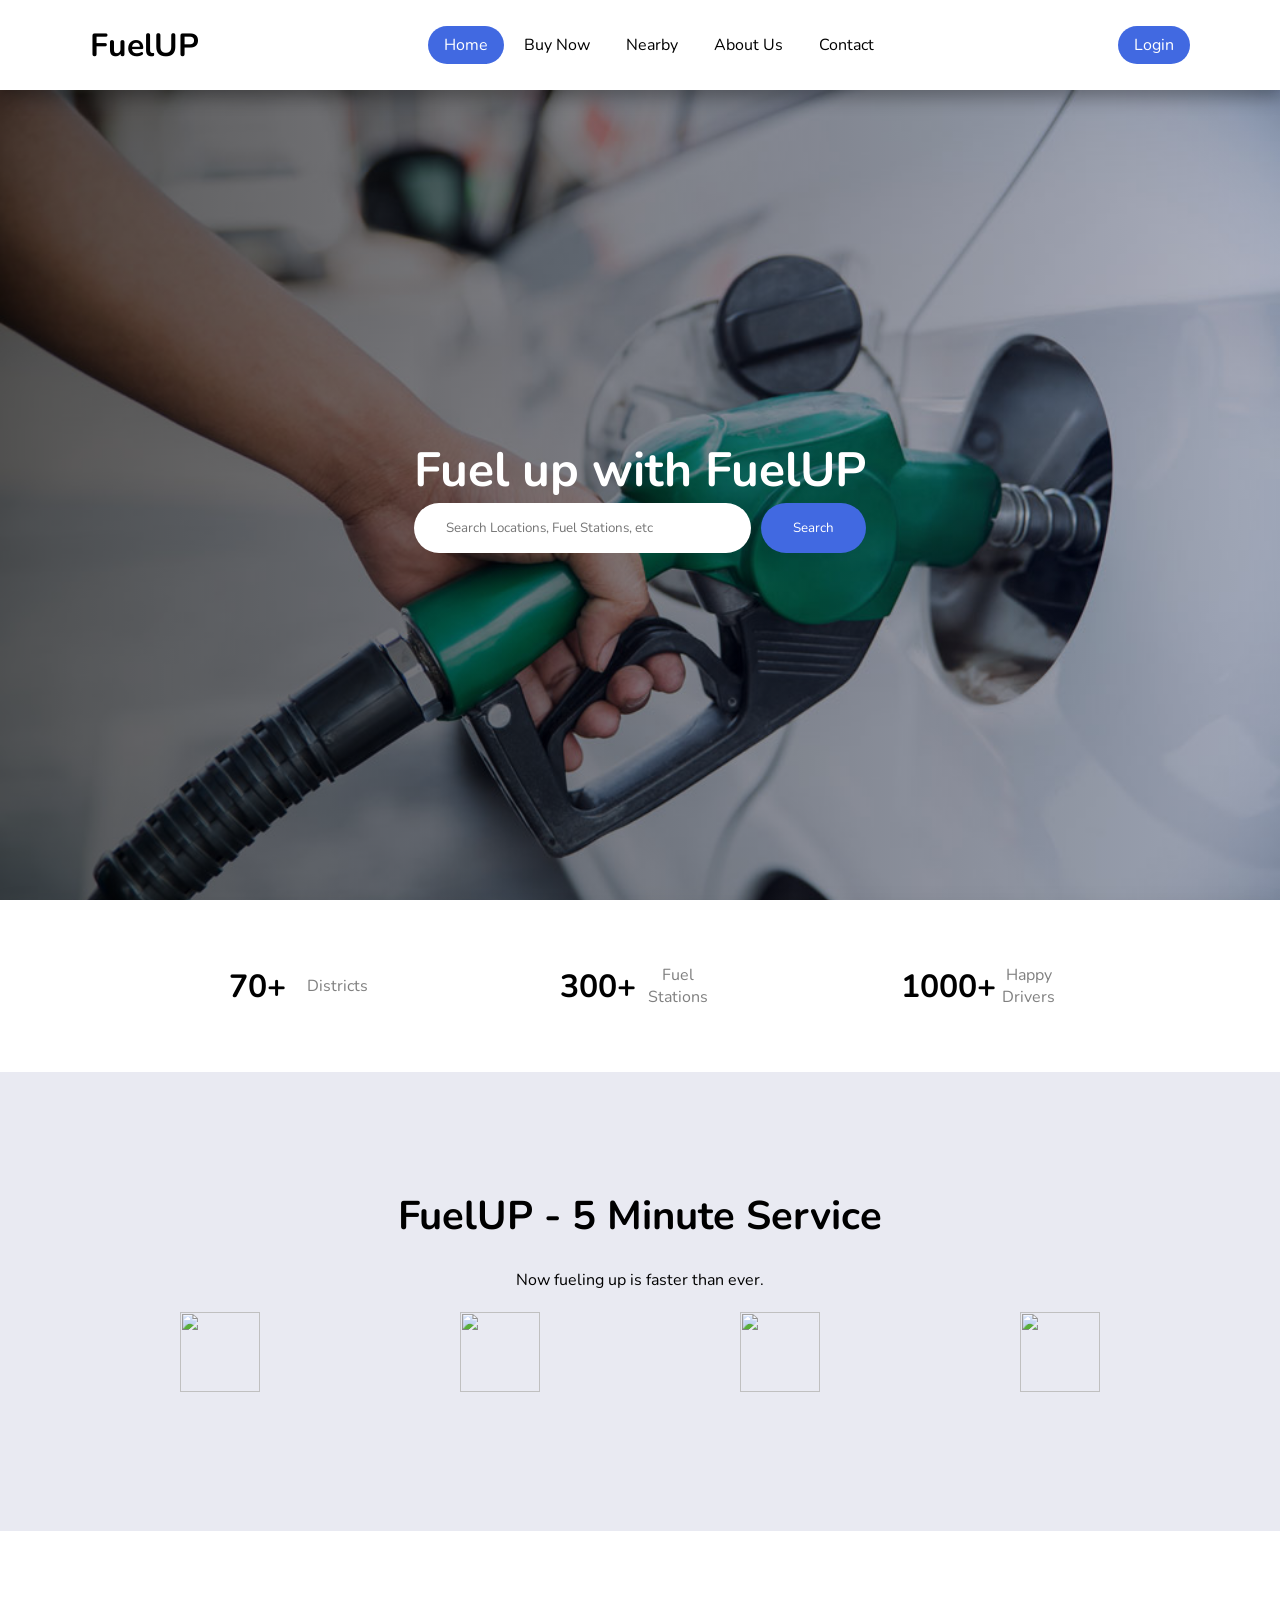
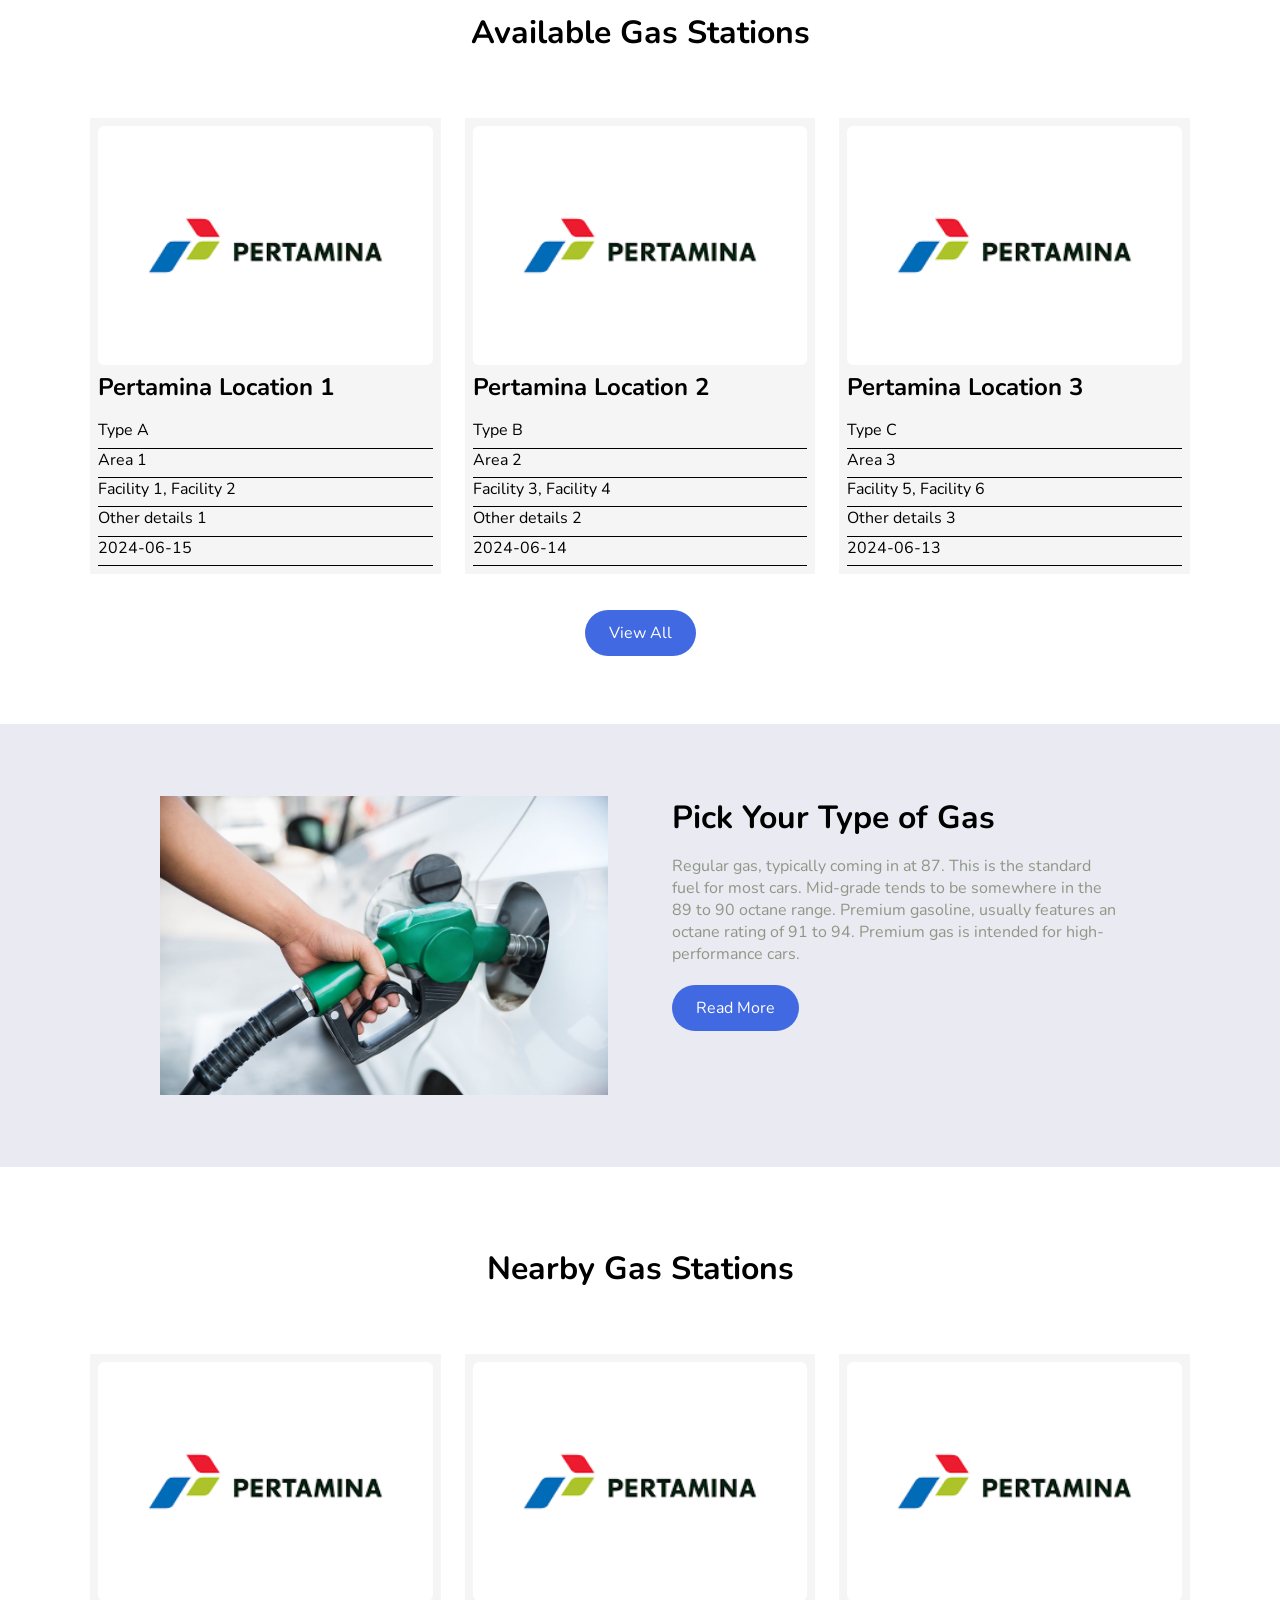
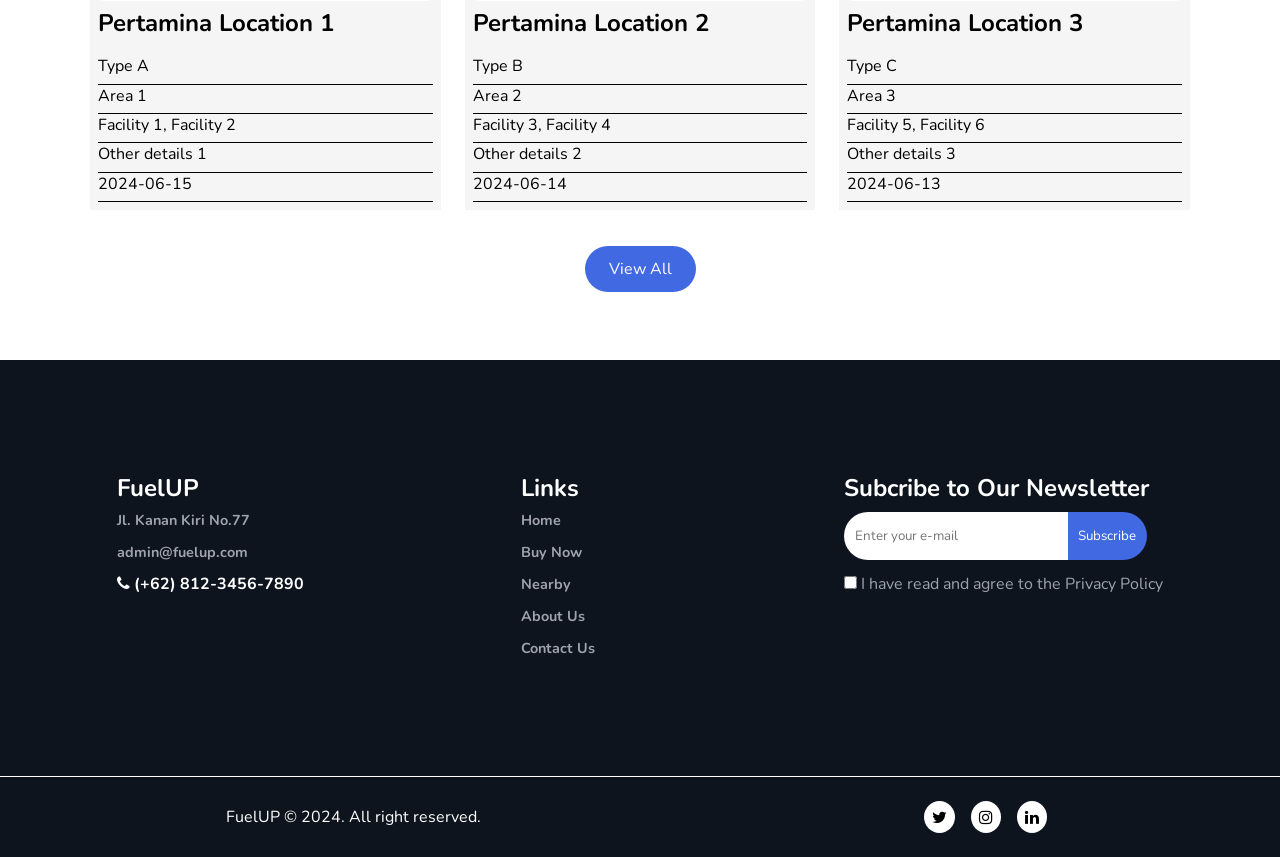
==== index.html @ 5ddc71b8 "Initial commit" ====
<!DOCTYPE html>
<html>

<head>
    <link rel="stylesheet" type="text/css" href="assets/css/style.css">
    <meta charset="utf-8">
    <meta name="viewport" content="width=device-width, initial-scale=1.0">
    <link rel="preconnect" href="https://fonts.gstatic.com">
    <link href="https://fonts.googleapis.com/css2?family=Poppins:wght@600&display=swap" rel="stylesheet">
    <link rel="stylesheet" href="https://cdnjs.cloudflare.com/ajax/libs/font-awesome/5.15.3/css/all.min.css">
    <link rel="stylesheet" href="https://cdnjs.cloudflare.com/ajax/libs/font-awesome/4.7.0/css/font-awesome.min.css">
    <link rel="icon" type="image/png" sizes="32x32" href="assets/image/favicon-32x32.png">

    <script src="assets/js/script.js" defer></script>
    <title>FuelUP</title>
</head>

<body>
    <script src="/assets/js/fetch3.js"></script>
    <header>
        <a href="index.html" class="logo">FuelUP</a>
        <nav class="navbar">
            <a class="active" href="index.html">Home</a>
            <a href="buy.html">Buy Now</a>
            <a href="nearby.html">Nearby</a>
            <a href="about.html">About Us</a>
            <a href="contact.html">Contact</a>
        </nav>
        <div class="icons">
            <a href="login.html" class="btn">Login</a>
            <i class="fas fa-bars" id="menu-bars"></i>
        </div>
    </header>
    <!-- --------------------------------------------Header Section Ends Here---------------------------------------- -->
    <div class="hero">
        <div class="hero-info">
            <h1>Fuel up with FuelUP</h1>
            <form action="result.html" method="get">
                <input class="search" name="query" type="search" placeholder="Search Locations, Fuel Stations, etc" aria-label="Search" oninput="showSuggestions(this.value)">
                <i><button class="btn" type="submit">Search</button></i>
                <div class="suggestions"></div>
            </form>
        </div>
    </div>
    <!-- --------------------------------------------Hero Section Ends Here--------------------------------------- -->
    <div class="stats">
        <div>
            <h1>70+</h1>
            <p>Districts</p>
        </div>
        <div>
            <h1>300+</h1>
            <p>Fuel Stations</p>
        </div>
        <div>
            <h1>1000+</h1>
            <p>Happy Drivers</p>
        </div>
    </div>
    <!-- --------------------------------------------stats Section ends Here--------------------------------------- -->
    <!-- --------------------------------------------service section starts here--------------------------------------- -->
    <div class="service">
        <div class="service_info">
            <h1>FuelUP - 5 Minute Service</h1>
            <p>Now fueling up is faster than ever.</p>
        </div>
        <div class="service_img">
            <div>
                <img
                    src="https://img.icons8.com/motorcycle" />
            </div>
            <div>
                <img
                    src="https://img.icons8.com/sedan" />
            </div>
            <div>
                <img
                    src="https://img.icons8.com/van" />
            </div>
            <div>
                <img
                    src="https://img.icons8.com/truck" />
            </div>
        </div>
    </div>
    <!-- -----------------------------------------service section ends here---------------------------------- -->
    <!-- -----------------------------------------featured listing section ends here---------------------------------- -->
    <div class="featured_listing">
        <h1>Available Gas Stations</h1>
        <div class="card">
            
        </div>
        <div class="featured_btn ">
            <a href="buy.html" class="btn">View All</a>
        </div>
    </div>


    <!-- -----------------------------------------featured listing ends here---------------------------------- -->
    <!-- -----------------------------------------rental banner section starts here---------------------------------- -->
    <div class="rental_banner">
        <div class="rental_banner_img">
            <img src="assets/image/heroimg1.jpg">
        </div>
        <div class="rental_banner_info">
            <h1>Pick Your Type of Gas</h1>
            <p>
                Regular gas, typically coming in at 87. This is the standard fuel for most cars.
        
                Mid-grade tends to be somewhere in the 89 to 90 octane range.
          
                Premium gasoline, usually features an octane rating of 91 to 94. Premium gas is intended for high-performance cars.</p>
            <a href="https://www.chase.com/personal/auto/education/maintenance/types-of-gas-for-cars" target="_blank" class="btn">Read More</a>
        </div>
    </div>
    <!-- -----------------------------------------rental banner section ends here---------------------------------- -->
 <!-- -----------------------------------------rent property section starts here---------------------------------- -->
    <div class="featured_listing">
        <h1>Nearby Gas Stations</h1>
        <div class="card">
            
        </div>
        <div class="featured_btn ">
            <a href="nearby.html" class="btn">View All</a>
        </div>
    </div>
    <!-- -----------------------------------------rent property ends here---------------------------------- -->
    <!-- -----------------------------------------Footer section starts here---------------------------------- -->
    <footer class="footer">
        <div class="footer_main">
            <div class="footer_info">
                <H2>FuelUP</H2>
                <p>Jl. Kanan Kiri No.77</p>
                <p>admin@fuelup.com</p>
                <a href="tel-phone"><i class="fa fa-phone"></i> (+62) 812-3456-7890</a>
            </div>
            <div class="footer_link">
                <h2>Links</h2>
                <div class="link_column">
                    <div>
                        <a href="index.html">Home</a>
                        <a href="buy.html">Buy Now</a>
                        <a href="nearby.html">Nearby</a>
                        <a href="about.html">About Us</a>
                        <a href="contact.html">Contact Us</a>
                    </div>
                </div>
            </div>
            <div class="footer_newsletter">
                <h2>Subcribe to Our Newsletter</h2>
                <label for="email">
                    <input type="email" name="email" class="email"
                        placeholder="Enter your e-mail"><i><button type="submit">Subscribe</button></i>
                </label>
                <div>
                    <input type="checkbox" name="checkbox" class="term"> I have read and agree to the Privacy Policy
                </div>
            </div>
        </div>
        <div class="footer_secondary">
            <p>FuelUP &copy 2024. All right reserved.</p>
            <p></i><i class="fa fa-twitter"></i><i class="fa fa-instagram"></i><i class="fa fa-linkedin"></i></p>
        </div>
    </footer>
    <!-- -----------------------------------------footer section ends here---------------------------------- -->
    <script type="text/javascript" src="assets/js/script.js"></script>
</body>

</html>
---- assets/css/style.css ----
@import url('https://fonts.googleapis.com/css2?family=Nunito:wght@200;300;400;600;700&display=swap');

:root {
    --box-shadow: 0 .5rem 1.5rem rgba(0, 0, 0, .1);
}

* {
    font-family: 'Nunito', sans-serif;
    margin: 0;
    padding: 0;
    box-sizing: border-box;
    text-decoration: none;
    outline: none;
    border: none;
    transition: all .2s linear;
}

a {
    font-size: 1rem;
}

.btn {
    padding: 0.75rem 1.5rem;
    border-radius: 3rem;
    color: white;
    background-color: royalblue;
    cursor: pointer;
    box-shadow: inset 0 0 0 0 black;
    transition: ease-out 0.4s;
}

.btn:hover {
    box-shadow: inset 30rem 0 0 0 black;
    color: white;
}

html {
    /*font-size: 62.5%;*/
    overflow-x: hidden;
    scroll-padding-top: 5.5rem;
    scroll-behavior: smooth;
}

header {
    position: fixed;
    top: 0;
    left: 0;
    right: 0;
    background: #fff;
    padding: 1rem 7%;
    display: flex;
    align-items: center;
    justify-content: space-between;
    z-index: 1000;
    box-shadow: 0 .5rem 1rem rgba(0, 0, 0, .3);
    height: 10vh;
}

header .logo {
    font-size: 2rem;
    font-weight: bolder;
    color: black;
}



header .navbar a {
    font-size: 1rem;
    padding: 0.5rem 1rem;
    border-radius: 3rem;
    color: black;
}

header .navbar a.active,
header .navbar a:hover {
    color: #fff;
    background: royalblue;
}

header .icons a {
    font-size: 1rem;
    padding: 0.5rem 1rem;
    border-radius: 3rem;
    color: white;
    background-color: royalblue;
}

header .icons i {
    cursor: pointer;
    margin-left: 0.5rem;
    height: 1.5rem;
    line-height: 1.5rem;
    width: 1.5rem;
    text-align: center;
    font-size: 1rem;
    border-radius: 50%;
    background: #eee;
}

header .icons i:hover {
    color: #fff;
    background: royalblue;
    transform: rotate(360deg);
}

header .icons #menu-bars {
    display: none;
}

/*---------------------Hero/ Landing section----------------------------------*/
.hero {
    margin-top: 10vh;
    height: 90vh;
    width: 100%;
    display: flex;
    justify-content: center;
    align-items: center;
    background-image: linear-gradient(to left, rgba(1, 4, 42, 0.3), rgba(0, 0, 0, 0.65)), url(../image/heroimg1.jpg);
    background-position: top;
    background-size: cover;
    background-repeat: no-repeat;
}

.hero-info h1 {
    color: white;
    font-size: 3rem;
}

.hero .hero-info form {
    display: flex;
    align-items: center;
    position: relative;

}

/* bagian yang gw ganti buat suggestion */

.suggestions.show {
    display: block; 
}

.hero .hero-info form .search {
    padding: 1rem 2rem;
    border-radius: 3rem;
    width: 80%;
    flex-grow: 1;
}

.hero .hero-info form .btn {
    padding: 1rem 2rem;
    border-radius: 3rem;
    color: white;
    background-color: royalblue;
    cursor: pointer;
    box-shadow: inset 0 0 0 0 black;
    transition: ease-out 0.5s;
    margin-left: 10px; 
    flex-shrink: 0;
}

.hero .hero-info form .btn:hover {
    box-shadow: inset 30rem 0 0 0 black;
    color: white;
}

.hero .hero-info form .suggestions {
    position: absolute;
    top: 100%;
    left: 0;
    right: 0;
    background: white;
    border: 1px solid #ccc;
    border-radius: 3px;
    max-height: 200px;
    overflow-y: auto;
    z-index: 1000;
    display: none;
}

.hero .hero-info form .suggestions div {
    padding: 1rem;
    cursor: pointer;
}

.hero .hero-info form .suggestions div:hover {
    background-color: #f0f0f0;
}

/* abis */

/*----------------------------------stats-------------------------------------*/



.stats {
    width: 100%;
    text-align: center;
    padding: 4rem 10%;
    background-color: white;
    display: flex;
    flex-wrap: wrap;
    justify-content: space-around;
    box-shadow: var(--box-shadow);
}

.stats>div {
    /*background-color: royalblue;*/
    display: flex;
    justify-content: space-around;
    width: 160px;
    text-align: center;
    align-items: center;
}

.stats>div h1 {
    font-size: 2rem;
}

.stats>div p {
    font-size: 1rem;
    color: rgba(0, 0, 0, 0.50);
}


/*----------------------------------rental_banner-------------------------------------*/
.rental_banner {
    /*display: flex;*/
    display: grid;
    grid-template-columns: 1fr 1fr;
    padding: 2.5rem 10%;
    background-color: #E9EAF2;

}

.rental_banner_img {
    width: 100%;
    /*background-color: #E9EAF2;*/
    padding: 2rem;
    display: flex;
    text-align: center;
    align-items: center;
}

.rental_banner_img img {
    width: 100%;
    justify-content: center;
    align-items: center;
    background-size: cover;
}

.rental_banner_info {
    /*background-color: #171F2D;*/
    width: 100%;
    padding: 1rem 2rem;
}

.rental_banner_info h1 {
    padding: 1rem 0rem;
    /*color: white;*/
    color: black;
}

.rental_banner_info p {
    font-size: 1rem;
    padding-bottom: 2rem;
    color: #8E9785;
}

/************************************service section starts here***************************/
.service {
    padding: 7rem 5rem;
    line-height: 4rem;
    text-align: center;
    background-color: #E9EAF2;
}

.service .service_info h1 {
    font-size: 2.5rem;
}

.service .service_img {
    display: grid;
    grid-template-columns: repeat(4, 1fr);
}

.service .service_img img {
    height: 80px;
    width: 80px;
}


/*******************************************Feature listing statrts here*******************************************/
.featured_listing{
    text-align: center;
    padding: 5rem 7%;
}
.featured_listing h1 {
    padding-bottom: 3.5rem;
    padding-bottom: 1rem;
}
.featured_listing .card a{
    padding-bottom: 1rem;
    font-size: 1.5rem;
    color: black;
    font-weight: bolder;
}

.card{
    display: grid;
    grid-template-columns: 1fr 1fr 1fr;
    gap: 1.5rem;
    padding-top: 3rem;
    padding-bottom: 3rem;
}
.featured_listing .featured_listing_card{
    width: 100%;
}

.featured_listing .featured_listing_card img{
    width: 100%;
    border-radius: 6px;
}
.featured_listing .featured_listing_card .featured_listing_card_info{
    background-color: whitesmoke;
    text-align: left;
    padding: 0.5rem;
}
.featured_listing .featured_listing_card .featured_listing_card_info .property_title{
    display: flex;
    justify-content: space-between;
}
.featured_listing .featured_listing_card .featured_listing_card_info p{
    padding-bottom: 0.4rem;
    border-bottom: 1px solid black;
}
/****************************************featured listing ends here**************************************/
/*****************************************Footer section start*****************************************/


.footer {
    margin: none;
    background-color: #0D141E;
    color: white;
    /*padding:2rem;*/
    padding: auto 7%;
    line-height: 2rem;

}

.footer .footer_main {

    border-bottom: 1px solid white;
    display: flex;
    /*flex-direction: row;*/
    justify-content: space-around;
    flex-wrap: wrap;
    padding: 7rem 0.5rem;

}
.footer_link .link_column a,
.footer_main .footer_info p{
  font-size: 0.9rem;
  color: #A0A2AD;
  font-weight: bolder;
}
.footer_main .footer_info a{
    font-weight: bolder;
    font-size: 1rem;
    color: white;
}
.link_column {
    /*border: 1px solid red;*/
    display: flex;
    justify-content: space-between;

    /*flex-direction:column; */

}
.footer_link .link_column> div {
    display: grid;
    padding-right: 2rem;
}

.footer_main .email {
    padding: .8em;
    /*border-radius: 100rem;*/
    border-radius: 99rem 0rem 0rem 99rem;
    width: 70%;
    height: 3rem;
    margin: .5rem auto;
}
.footer_main label button{
    padding: .8em;
    border-radius: 0rem 99rem 99rem 0rem;
    height: 3rem;
    background-color: royalblue;
    color: white;
    box-shadow: inset 0 0 0 0 black;
    transition: ease-out 0.5s;
}

.footer_main label button:hover {
        box-shadow: inset 20rem 0 0 0 black;
        border: 1px solid white;
        color: white;
    }
.footer_newsletter > div{
    color: #A0A2AD;
}
.footer_newsletter > div input{
    background-color: transparent;
}
.footer_newsletter a {
    color: #A0A2AD;
    text-decoration: underline;
}
.footer_secondary {
    padding: 1rem 0.5rem;
    display: flex;
    justify-content: space-around;
    flex-wrap: wrap;
    align-items: center;
}

.footer_secondary p {
    /*align-items: center;*/
    text-align: center;
}
.footer_secondary p i{
    cursor: pointer;
    padding: 0.5rem;
    margin: 0.5rem;
    border-radius: 50%;
    background-color: white;
    color: black;
}
.footer_secondary p i:hover{
    color: white;
    background-color: black;
}


/*************************************MEDIA QUERY starts here********************************/

@media (max-width:820px) {

    header .icons #menu-bars {
        display: inline-block;
    }

    header .navbar {
        position: absolute;
        top: 100%;
        left: 0;
        right: 0;
        background: #fff;
        border-top: .1rem solid rgba(0, 0, 0, .2);
        border-bottom: .1rem solid rgba(0, 0, 0, .2);
        padding: 1rem;
        clip-path: polygon(0 0, 100% 0, 100% 0, 0 0);
    }

    header .navbar.active {
        clip-path: polygon(0 0, 100% 0, 100% 100%, 0% 100%);
    }

    header .navbar a {
        display: block;
        padding: 0.75rem;
        margin: 0.5rem;
        font-size: 1rem;
        background: #eee;
    }

    header .icons a {
        font-size: 1.2rem;
        padding: .5rem 1.1rem;
        border-radius: 3rem;
    }

    .home .home-slider .slide .content h3 {
        font-size: 5rem;
    }

    .hero .hero-info h1 {
        font-size: 2rem;
    }
    .stats {
        padding: 2.5rem 10%;
    }
    .stats>div h1 {
        font-size: 1.4rem;
    }

    .rental_banner {
        display: grid;
        grid-template-columns: 1fr;
        padding: 2rem;
    }

    .rental_banner .rental_banner_img,
    .rental_banner .rental_banner_info {
        width: 100%;
        padding: 1rem 5%;
    }

    .rental_banner .rental_banner_info h1 {
        padding: 0.75rem 0rem;
        font-size: 1.75rem;
    }

    .rental_banner_info p {
        font-size: 1rem;
        padding-bottom: 1rem;
    }

    .service {
        padding: 2.5rem;
        line-height: 2rem;
    }

    .service .service_info h1 {
        font-size: 1.75rem;
    }

    .service .service_img {
        display: grid;
        grid-template-columns: repeat(2, 1fr);
        line-height: 4rem;
        padding-top: 2rem;
    }
    .footer_main .footer_info{
        padding-left: 1rem;
    }
    footer .footer_secondary{
        padding-top: 1rem;
    }
    .footer_newsletter{
        margin-top: 1rem;
        width: 80%;
    }
    .card{
        grid-template-columns: 1fr 1fr;
    }
    .main_contact{
        grid-template-columns: 1fr!important;
    }
    .contact .service .service_img{
        line-height: 2.5rem;
    }
    .contact .service .service_img img{
        height: 75px;
        width: 75px;
    }
    .contact .service .service_img p{
        margin-bottom: 1rem;
    }
    .signup{
        display: grid;
        grid-template-columns: 1fr!important;
    }
    .signup_image{
        display: none!important;
    }
    .signup_form form{
        width: 65%!important;
        justify-content: center;
    }
    .goals_info{
    grid-template-columns: 1fr !important;
    }
    .goals_info .goal_img{
        display: none;
    }
}







@media (max-width:400px) {
    header .logo {
        font-size: 1.5rem;
    }

    header .icons a {
        font-size: 1rem;
        padding: 0.5rem 1rem;
    }

    .hero-info h1 {
        font-size: 2rem;
    }

    .hero .hero-info form .search {
        padding: 0.75rem 1rem;
    }

    .hero .hero-info form .btn {
        padding: 0.75rem 1rem;
    }

    .hero .hero-info form .btn:hover {
        box-shadow: inset 30rem 0 0 0 black;
        color: white;
    }

    .stats {
        padding: 1rem 10%;
    }

    .stats>div h1 {
        font-size: 1.5rem;
    }

    .rental_banner .rental_banner_info h1 {
        font-size: 1.5rem;
        padding: 0.5rem 0rem;
    }

    .rental_banner_info p {
        font-size: 0.75rem;
        padding-bottom: 1rem;
    }

    .service .service_img {
        display: grid;
        grid-template-columns: 1fr;
    }

    .service {
        padding: 2.5rem;
        line-height: initial;
    }
    .footer_main .footer_newsletter label input{
        width: 50%;
    }
    footer .footer_main{
        padding: 3rem 0.5rem!important;
    }
    .card{
        grid-template-columns: 1fr;
    }
    .contact .service .service_img{
        line-height: 2rem;
    }
    .contact .service .service_img img{
        height: 50px;
        width: 50px;
    }
    .contact .service .service_img p{
        margin-bottom: 1rem;
    }
    .main_contact .map iframe{
        height: 400px;
    }
    .signup_form form{
        width: 80%!important;
        justify-content: center;
    }
    #signin, .or, .links {
        width: 90%!important;
    }
}






@media (max-width: 768px) {
    body {
        overflow: auto;
    }

    #right {
        display: none;
    }

    #left {
        justify-content: start;
        margin-top: 4vh;
    }

    #signin .logo {
        margin-bottom: 2vh;
    }

    #signin .text-input {
        margin-bottom: 0.7rem;
    }

    #main-footer {
        padding-top: 1rem;
    }
    .signup_image h1{
        padding: 2rem;
        color: white;
    }
    .member_info{
       grid-template-columns: 1fr!important;
}





}

/*************************************MEdia query ends here********************************/








/*****************************************login/signup Section starts*****************************************/
#wrapper {
    display: flex;
    flex-direction: row;
}

#left {
    display: flex;
    flex-direction: column;
    flex: 1;
    align-items: center;
    justify-content: center;
    height: 100vh;
}

#right {
    flex: 1;
}

/* Sign In */
#signin {
    display: flex;
    flex-direction: column;
    justify-content: center;
    align-items: center;
    text-align: center;
    width: 80%;
    padding-bottom: 1rem;
}

#signin form {
    width: 80%;
    padding-bottom: 3rem;
}

#signin .logo a {
    font-weight: 300;
    font-size: 2.5rem;
    font-weight: bolder;
    color: black;
    padding-bottom: 2rem;
}

#signin label {
    font-size: 0.9rem;
    line-height: 2rem;
    font-weight: 500;
    float: left;
}

#signin .text-input {
    margin-bottom: 1.3rem;
    width: 100%;
    border-radius: 3rem;
    /*background: #181818;*/
    background-color: white;
    border: 1px solid #555;
    color: #ccc;
    padding: 0.5rem 1rem;
    line-height: 1.3rem;
}

#signin .primary-btn {
    border-radius: 3rem;
    color: white;
    background-color: royalblue;
    cursor: pointer;
    box-shadow: inset 0 0 0 0 black;
    transition: ease-out 0.5s;
    padding: 0.5rem 1rem;
    font-weight: 500;
    text-decoration: none;
}

#signin .primary-btn:hover {
    box-shadow: inset 20rem 0 0 0 black;
    color: white;
}

#signin,
.or,
.links {
    width: 60%;
}

#signin .links a {
    display: block;
    color: #000;
    text-decoration: none;
    margin-bottom: 1rem;
    text-align: center;
    font-size: 0.9rem;
}

#signin .or {
    display: flex;
    flex-direction: row;
    margin-bottom: 1.2rem;
    align-items: center;
}

#signin .or .bar {
    flex: auto;
    border: none;
    height: 1px;
    background: #000;
}

#signin .or span {
    color: #000;
    padding: 0 0.8rem;
}

/* Showcase */
#showcase {
    display: flex;
    justify-content: center;
    align-items: center;
    background: linear-gradient(to left, rgba(1, 4, 42, 0.3), rgba(0, 0, 0, 0.65)), url(../image/login_img.jpg) no-repeat center center / cover;
    /*background: url(../image/login_img.jpg) no-repeat center center / cover;*/
    height: 100vh;
    text-align: center;
}

#showcase .showcase-text {
    font-size: 3rem;
    width: 100%;
    color: #fff;
    margin-bottom: 1.5rem;
}

#showcase .secondary-btn {
    width: 60%;
    margin: auto;
}

/* Footer */
#main-footer {
    /*color: #ccc;*/
    text-align: center;
    font-size: 0.8rem;
    max-width: 80%;
    padding-top: 5rem;
}

#main-footer a {
    color: #f96816;
    text-decoration: underline;
}

/* Button */

.primary-btn:hover {
    box-shadow: inset 10rem 0 0 0 black;
    color: white;
}

.secondary-btn {
    outline: none;
    padding: 0.5rem 1rem;
    border: 1px solid #000;
    border-radius: 3rem;
    font-weight: 500;
    background: #fff;
    color: #000;
    text-decoration: none;
    cursor: pointer;
    text-align: center;
    box-shadow: inset 0 0 0 0 black;
    transition: ease-out 0.5s;
}


.secondary-btn:hover {
    box-shadow: inset 30rem 0 0 0 black;
    color: white;
}

/* Media Queries */
@media (min-width: 1200px) {
    #left {
        flex: 4;
    }

    #right {
        flex: 6;
    }
}
/*************************************login section ends here********************************/
/*************************************signup section starts here********************************/
.signup{
    display: grid;
    grid-template-columns: 1fr 1fr;
}
.signup_image{
    justify-content: center;
    align-items: center;
    background: linear-gradient(to left, rgba(1, 4, 42, 0.3), rgba(0, 0, 0, 0.65)), url(../image/signup_img.jpg) no-repeat center center / cover;
    height: 100vh;
    display: flex;
    text-align: center;
}
.signup_image h1{
    padding: 2rem;
    color: white;
}
.signup_form{
    height: 100vh;
    width: 100%;
    display: flex;
    justify-content: center;
    align-items: center;
}
.signup_form form{
    width: 50%;
    justify-content: center;
}
.signup_form form h2{
    text-align: center;
}
.signup_form form h1{
    text-align: center;
    padding-bottom: 0.5rem;
}
.signup_form label {
    font-size: 0.9rem;
    line-height: 2rem;
    font-weight: 500;
    width: 100%;
    display: block;
}

.signup_form .text-input {
    margin-bottom: 1.3rem;
    width: 100%;
    border-radius: 3rem;
    background-color: white;
    border: 1px solid #555;
    color: #ccc;
    padding: 0.5rem 1rem;
    line-height: 1.3rem;
}.signup_form .btn_wrapper{
    display: flex;
    justify-content: center;
}
.signup_form .btn {
    border-radius: 3rem;
    color: white;
    background-color: royalblue;
    cursor: pointer;
    box-shadow: inset 0 0 0 0 black;
    transition: ease-out 0.5s;
    padding: 0.5rem 1rem;
    font-weight: 500;
    text-decoration: none;
}

.signup_form .btn:hover {
    box-shadow: inset 20rem 0 0 0 black;
    color: white;
}
.signup_form .or {
    display: flex;
    flex-direction: row;
    margin: 1rem 0rem;
    align-items: center;
}

.signup_form .or .bar {
    width: 100%;
    border: none;
    height: 1px;
    background: #000;
}
.signup_form .or span {
    color: #000;
    padding: 0 0.8rem;
}
.signup_form .links,
.signup_form .or {
    width: 100%;
}
.main-footer {
    text-align: center;
    font-size: 0.8rem;
    padding-top: 3rem;
}

.main-footer a {
    color: #f96816;
    text-decoration: underline;
}
/*************************************Signup section ends here********************************/



/*************************************Contact Page starts here********************************/
.contact_banner{
    height: 40vh;
    margin-top: 10vh;
    background-position: center;
    background-size: cover;
    justify-content: center;
    align-items: center;
    display: flex;
    background-image: linear-gradient(to bottom, rgba(1, 4, 42, 0.3), rgba(0, 0, 0, 0.5)), url(../image/contact_banner.jpg);
}
.contact_banner > div{
    color: white;
}
.contact_banner > div i{
    padding-top: 1.5rem;
    font-weight: 1000;
    text-decoration: none;
}
.contact_banner > div i a{
    text-decoration: none;
    color: white;
    font-weight: bolder;
}
.contact .service{
    background-color: white;
}
.contact .service .service_img p{
    font-size: 1rem;
    color: black;
}
.main_contact{
    display: grid;
    grid-template-columns: 1fr 1fr;
}
.main_contact .map{
    width: 100%;
}
.main_contact .contact_form{
    width: 100%;
    background-color: #E9EAF2;
    display: flex;
    justify-content: center;
    align-items: center;
}
.main_contact .contact_form form{
    padding: 1rem;
}
.main_contact .contact_form form h1{
    font-size: 2.5rem;
    font-weight: bolder;
}
.main_contact .contact_form form input{
    border-radius: 1rem;
    width: 100%;
    padding: 1rem;
    margin: 0.5rem;
    margin-left: 0rem;
}
.main_contact .contact_form form textarea{
    padding: 1.5rem;
    height: 10rem;
    width: 100%;
    border-radius: 1.25rem;
    resize: none;
    margin-bottom: 1.5rem;
}
.main_contact .contact_form form a{
    margin-bottom: 1rem;
}




/*************************************About Page starts here********************************/
.about_banner{
    height: 40vh;
    margin-top: 10vh;
    background-position: center;
    background-size: cover;
    justify-content: center;
    align-items: center;
    display: flex;
    background-image: linear-gradient(to bottom, rgba(1, 4, 42, 0.3), rgba(0, 0, 0, 0.5)), url(../image/contact_banner.jpg);
}
.about_banner > div{
    color: white;
}
.about_banner > div i{
    padding-top: 1.5rem;
    font-weight: 1000;
    text-decoration: none;
}
.about_banner > div i a{
    text-decoration: none;
    color: white;
    font-weight: bolder;
}
.goals_info{
    padding: 5rem 7%;
    display: grid;
    grid-template-columns: 1fr 1fr;
    justify-content: space-between;
    align-items: center;
}
.goals_info .goals{
    line-height: 2;
}
.goals_info .goal_img{
    text-align: center;
}
.member_infos{
    padding: 3rem 7%;
    background-color: #E9EBF3;
}
.member_infos h1{
    text-align: center;
    padding-bottom: 2rem;
}
.member_info{
    display: grid;
    grid-template-columns: 1fr 1fr;
    justify-content: space-around;
    align-items: center;
    text-align: center;
}
.member_info .user{
    padding: 2rem;
}
.member_info .user img{
    height: 180px;
    width: 180px;
    border-radius: 50%;
    margin-bottom: 1rem;
}
.member_info .user p{
    padding-top: .3rem;
    color: steelblue;
}
/*.member_info .user p i{
    padding: .5rem;
    font-size: 25px;
}
.member_info .user p i: hover{
    color: blue;
}*/
.member_info .user p i{
    cursor: pointer;
    padding: 0.5rem;
    margin: 0.5rem;
    border-radius: 50%;
    background-color: royalblue;
    color: white;
}
.member_info .user p i:hover{
    color: white;
    background-color: black;
}
/*************************************buy Page starts here********************************/
.buy_banner{
    height: 40vh;
    margin-top: 10vh;
    background-position: center;
    background-size: cover;
    justify-content: center;
    align-items: center;
    display: flex;
    background-image: linear-gradient(to bottom, rgba(1, 4, 42, 0.3), rgba(0, 0, 0, 0.5)), url(../image/contact_banner.jpg);
}
.buy_banner > div{
    color: white;
}

.buy_banner form {
    margin-top: 1rem;
    display: flex;
    position: relative;
}

.buy_banner form .search {
    padding: 1rem 2rem;
    border-radius: 3rem;
    width: 80%;
    flex-grow: 1;
}

.buy_banner form .btn {
    padding: 1rem 2rem;
    border-radius: 3rem;
    color: white;
    background-color: royalblue;
    cursor: pointer;
    box-shadow: inset 0 0 0 0 black;
    transition: ease-out 0.5s;
    margin-left: 10px; 
    flex-shrink: 0;
}

.buy_banner form .btn:hover {
    box-shadow: inset 30rem 0 0 0 black;
    color: white;
}

/* bagian suggestion juga tp buat buy_banner */

.buy_banner form .suggestions {
    position: absolute;
    top: 100%;
    left: 0;
    right: 0;
    background: white;
    border: 1px solid #ccc;
    border-radius: 3px;
    max-height: 200px;
    overflow-y: auto;
    z-index: 1000;
    display: none;
    color: black;
}

.buy_banner form .suggestions div {
    padding: 1rem;
    cursor: pointer;
    color: black
}

.buy_banner form .suggestions div:hover {
    background-color: #f0f0f0;
}

/* abis */

/*************************************Sell Page starts here********************************/
.sell_wraper .sell_info{
    padding: 5rem 7%;
    text-align: center;
}
.sell_wraper .sell_info h1{
    padding: 1rem;
}






/*************************************Sell Page starts here********************************/
.sell_wraper .sell_info{
    padding: 5rem 7%;
    text-align: center;
}
.sell_wraper .sell_info h1{
    padding: 1rem;
}
.sell_card_wraper{
    display: grid;
    grid-template-columns: 1fr 1fr 1fr;
    padding-top: 2rem;
    background-color: white;
    text-align: center;
}
.sell_card_wraper .sell_card{
    padding-top: 1rem;
    /*border: 2px solid black;*/
}
.sell_card_wraper .sell_card h2{
    padding-bottom: 1rem;
}
.sell_card_wraper .sell_card p{
    padding: 0rem 1rem;
}




/*************************************product Page starts here********************************/

.outer-slider{
    text-align: center;
    padding: 1rem 7%;
    margin-top: 10vh;
}
.product_info{
    padding: 1rem 7% 6rem 7%;
}
.product_info .property_feature{
    align-items: center;
    display: flex;
}
.product_info h3{
    padding: 2rem 0rem;
}
.product_info .property_features{
    border-radius: 20px;
}

.product_info .property_feature{
    background-color: #DBF6FE;
    border-bottom: 2px solid black;
    border-radius: 5px;
}
.product_info .product_contact h3{
    padding: 3rem 0rem 1rem 0rem;
}
.product_info .product_contact p{
    padding: 2rem;
    background-color: #edd1b9;
}
.product_info .product_contact p a{
    font-weight: bold;
    font-size: 16px;
    color: black;
    text-decoration: underline;
}





/*************************************404 Page starts here********************************/
.e404_info {
    height: 70vh;
    display: flex;
    justify-content: center;
    align-items: center;
    text-align: center;
}
.e404_info img{
    padding: 2rem;
}
.e404_info p{
    padding: 1rem;
}

     /*-----------------------------------------CSS for rent.html------------------------------*/
.rent-container{
    background-color: aquamarine;
    padding: 3rem;
    text-align: center;
    
}

.rent-container .card{
    background: white ;
    border-radius: 10px;
    padding: 1rem;
    box-shadow: 0px 10px 2px #b2bec3;
    text-align: center;
    display: flex;
    flex-direction: column;
/*    display: grid;*/
    grid-template-columns: 1fr 1fr 1fr;
    grid-column-gap: 20px;
    margin-bottom: 1rem;
}
.card .title{
    font-size: 18px;
    font-weight: bold;
}
.card img{
    max-width: 100%;
    border-radius: 5px;
}

.card .text{
    text-align: left;
    margin:0 0 .5rem 2rem;
    
}
.rent-btn{
    background-color: brown;
    border:none;
    padding: 1rem;
    border-radius:5px;
    font-weight: bold;
}
.rent-btn:hover{
    box-shadow: 0px 5px 5px #b2bec3;
    color: white;
}

/* add-ons buat results */
.custom-row {
    display: flex;
    flex-wrap: wrap;
    justify-content: space-between; /* Distribute items evenly */
}

.custom-card {
    display: inline-block;
            width: calc(33.33% - 20px);
            margin: 10px;
            vertical-align: top;
}
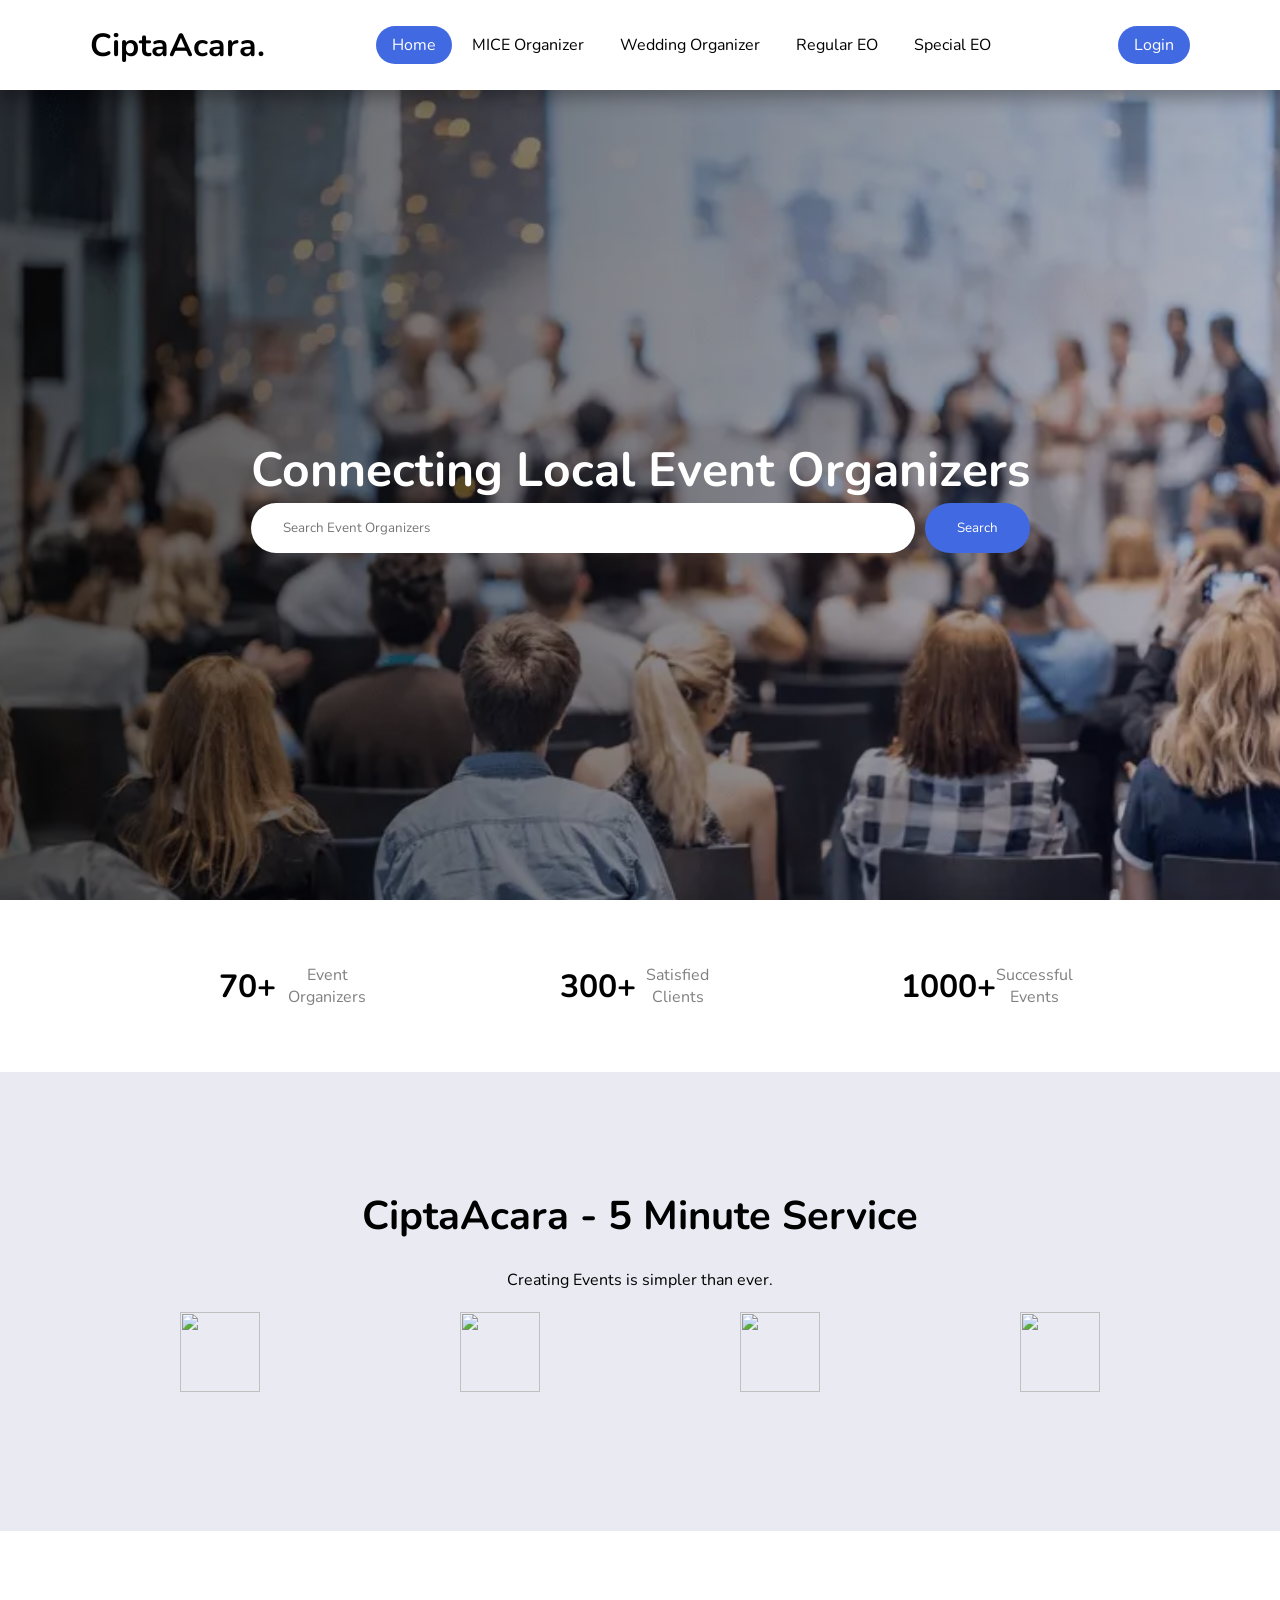
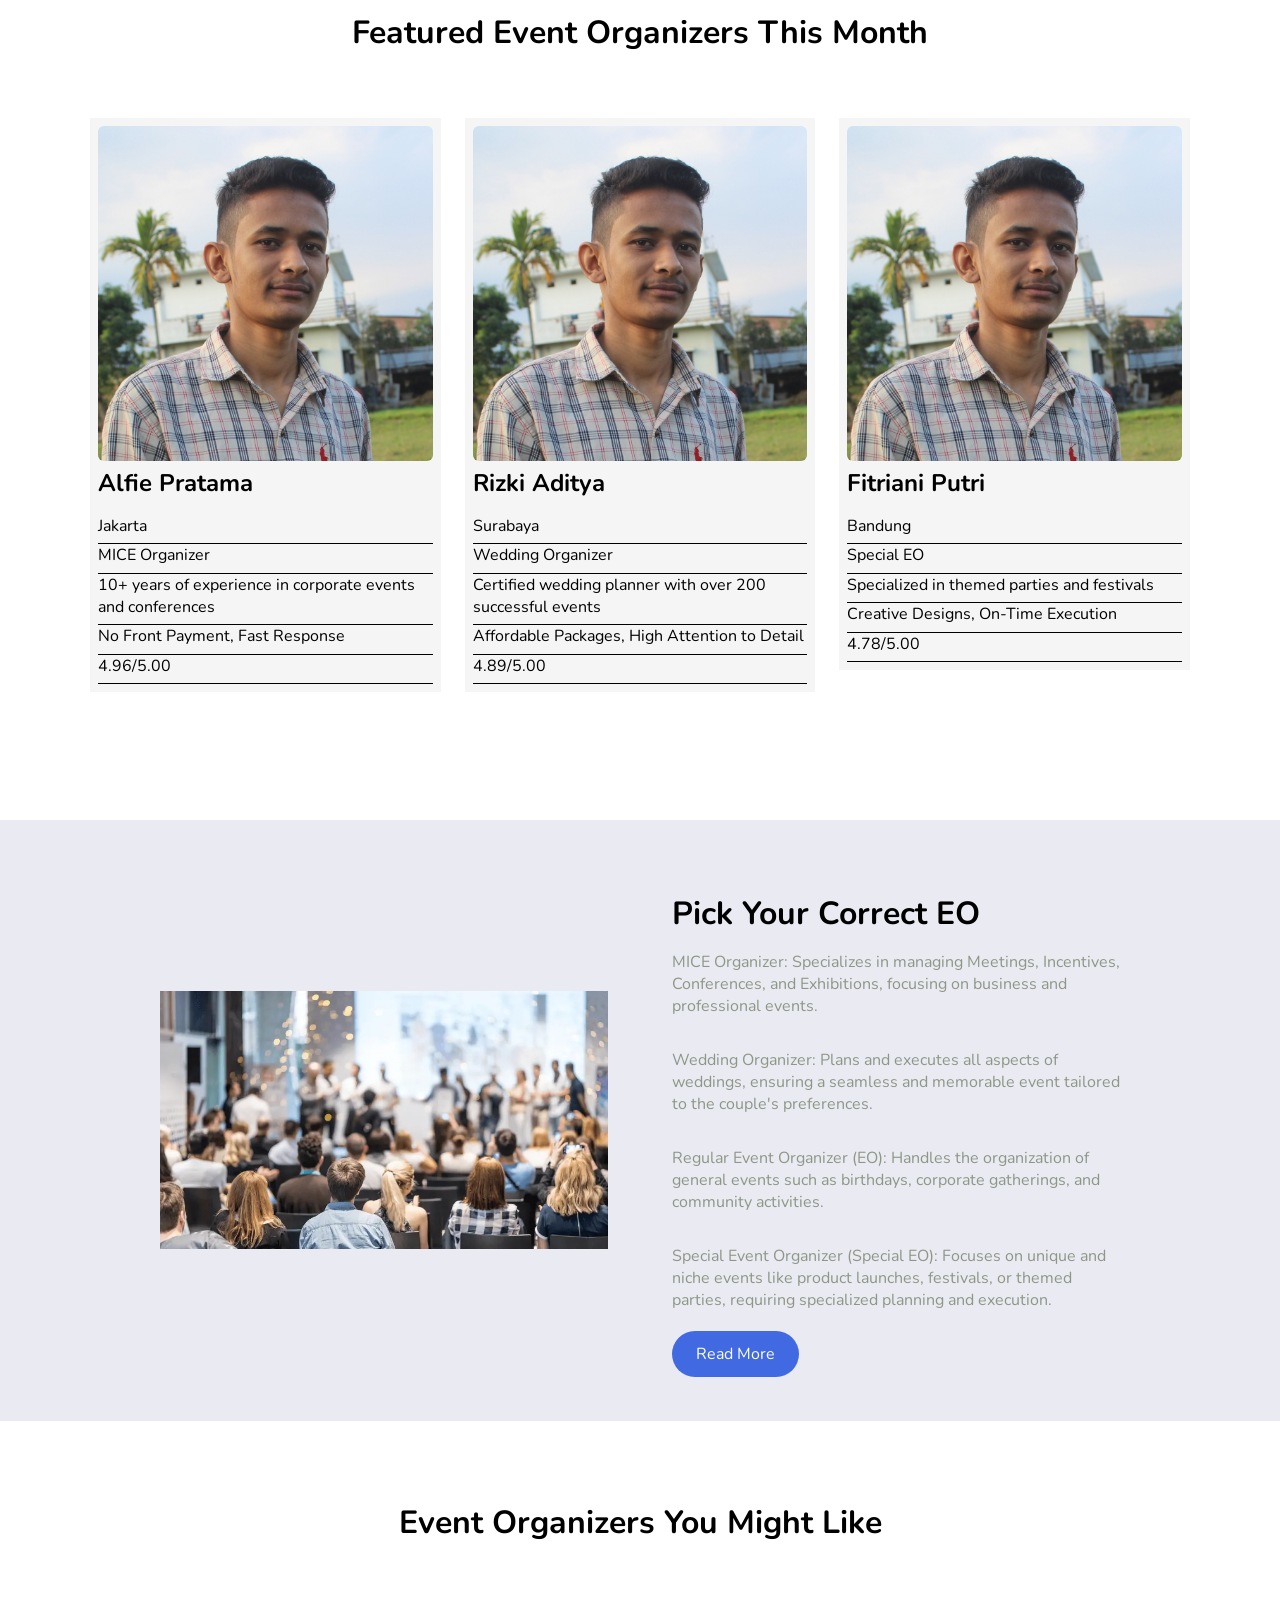
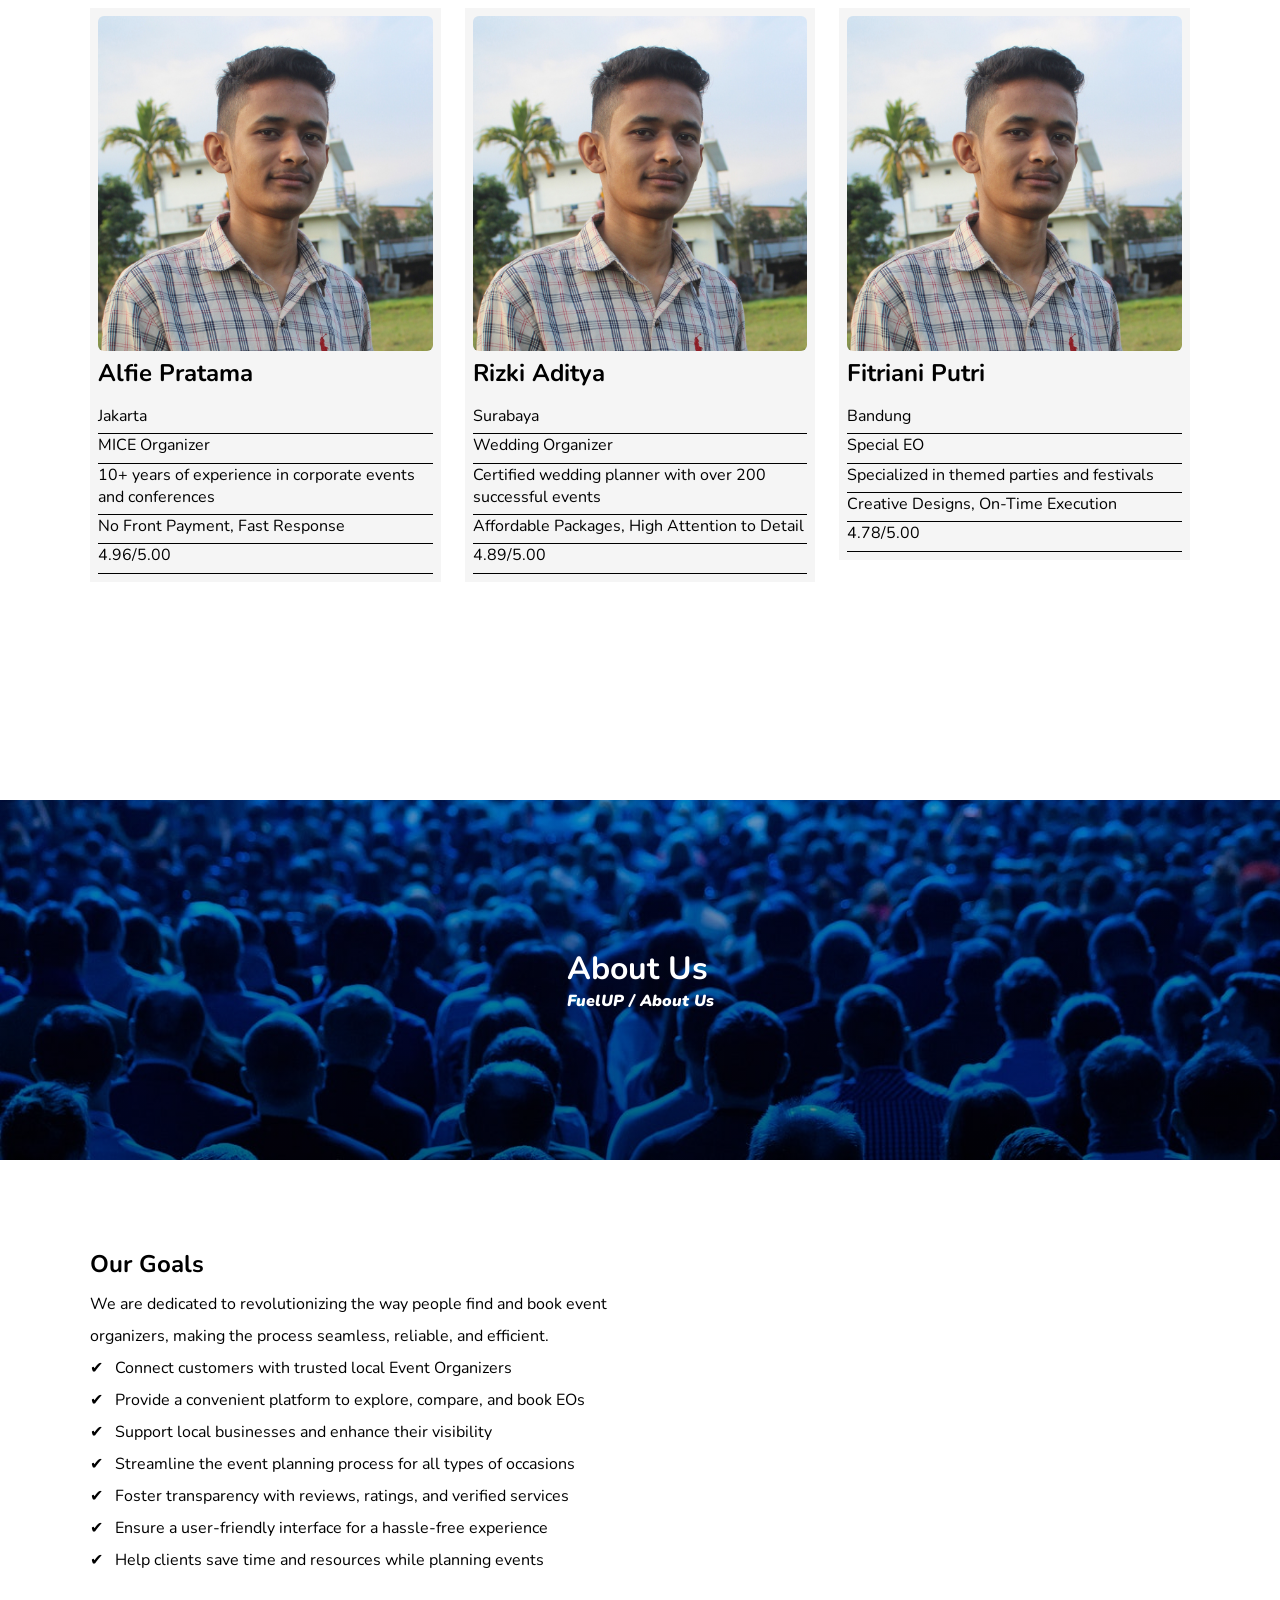
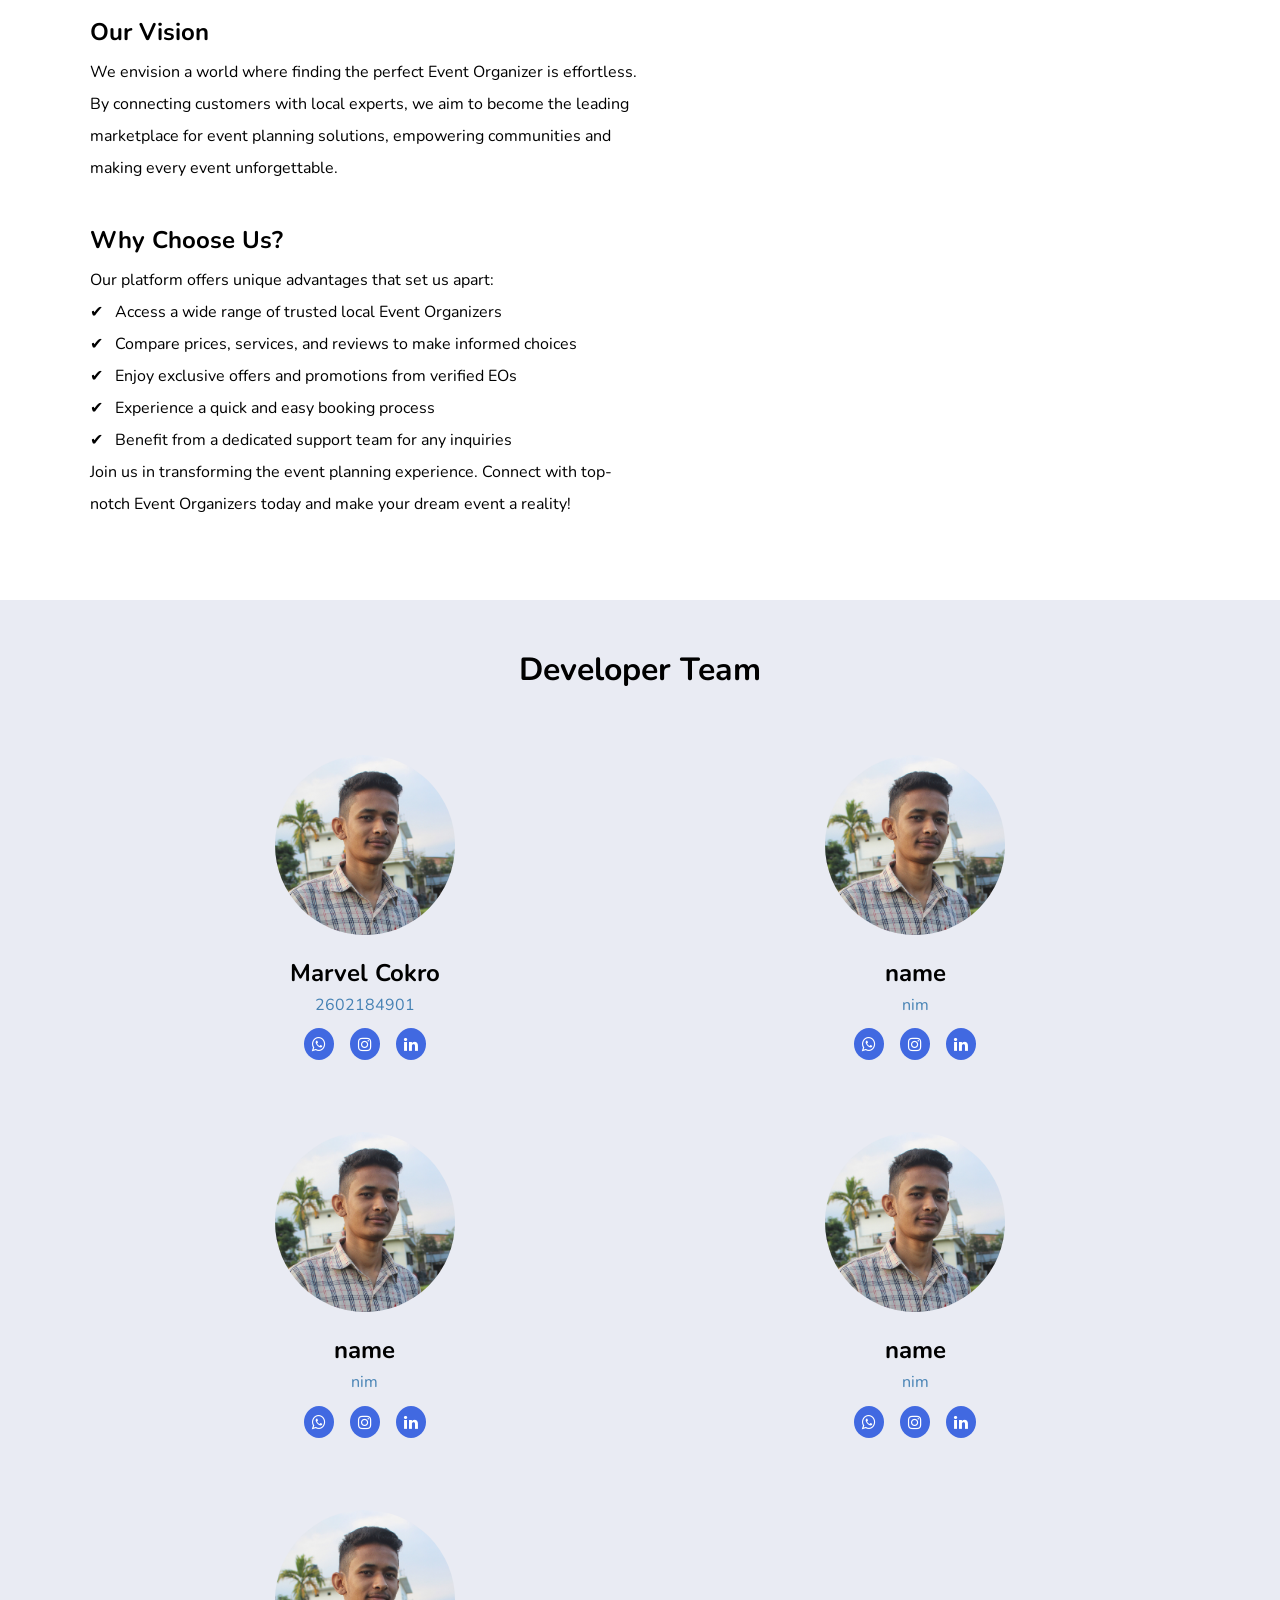
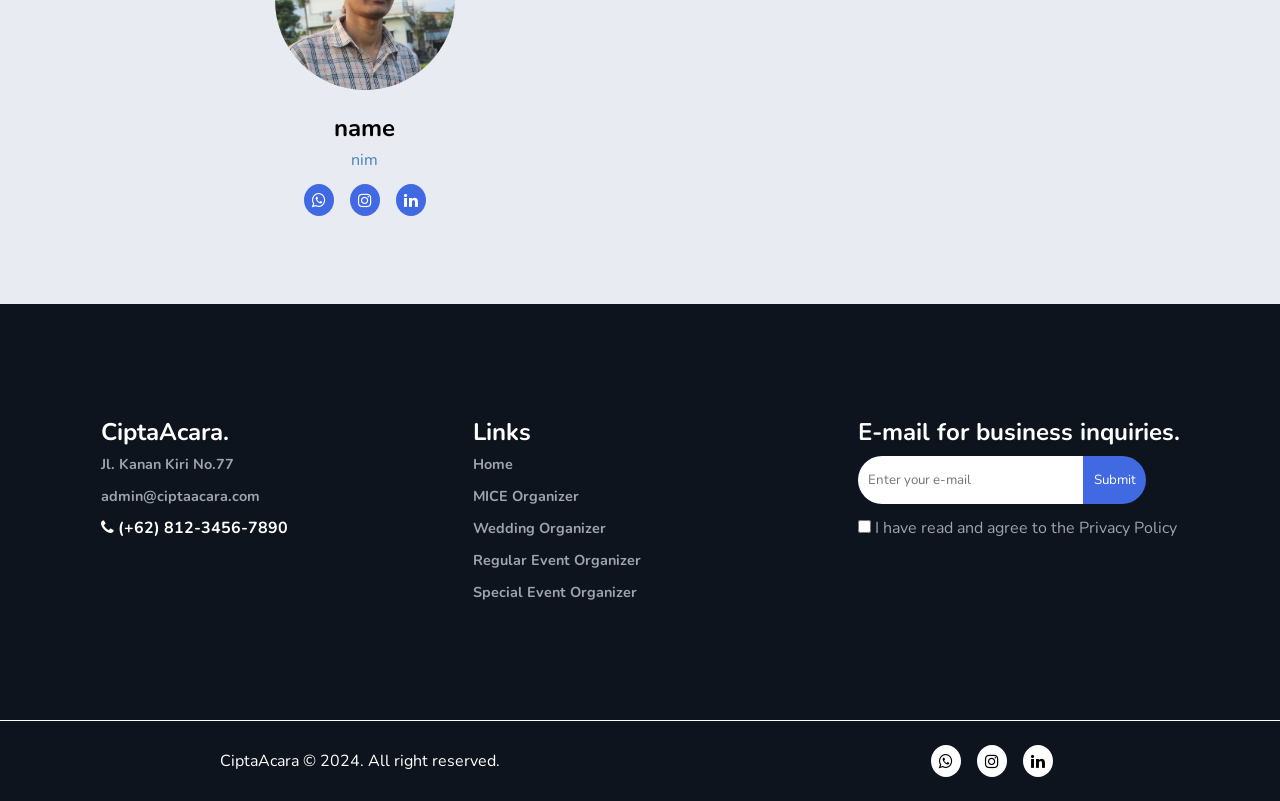
==== commit 87437cfa: "ya ya saya setuju" ====
--- a/index.html
+++ b/index.html
@@ -9,22 +9,21 @@
     <link href="https://fonts.googleapis.com/css2?family=Poppins:wght@600&display=swap" rel="stylesheet">
     <link rel="stylesheet" href="https://cdnjs.cloudflare.com/ajax/libs/font-awesome/5.15.3/css/all.min.css">
     <link rel="stylesheet" href="https://cdnjs.cloudflare.com/ajax/libs/font-awesome/4.7.0/css/font-awesome.min.css">
-    <link rel="icon" type="image/png" sizes="32x32" href="assets/image/favicon-32x32.png">
 
     <script src="assets/js/script.js" defer></script>
-    <title>FuelUP</title>
+    <title>CiptaAcara | Connecting Local Event Organizers</title>
 </head>
 
 <body>
     <script src="/assets/js/fetch3.js"></script>
     <header>
-        <a href="index.html" class="logo">FuelUP</a>
+        <a href="index.html" class="logo">CiptaAcara.</a>
         <nav class="navbar">
             <a class="active" href="index.html">Home</a>
-            <a href="buy.html">Buy Now</a>
-            <a href="nearby.html">Nearby</a>
-            <a href="about.html">About Us</a>
-            <a href="contact.html">Contact</a>
+            <a href="mice.html">MICE Organizer</a>
+            <a href="wedding.html">Wedding Organizer</a>
+            <a href="regular.html">Regular EO</a>
+            <a href="special.html">Special EO</a>
         </nav>
         <div class="icons">
             <a href="login.html" class="btn">Login</a>
@@ -34,9 +33,9 @@
     <!-- --------------------------------------------Header Section Ends Here---------------------------------------- -->
     <div class="hero">
         <div class="hero-info">
-            <h1>Fuel up with FuelUP</h1>
+            <h1>Connecting Local Event Organizers</h1>
             <form action="result.html" method="get">
-                <input class="search" name="query" type="search" placeholder="Search Locations, Fuel Stations, etc" aria-label="Search" oninput="showSuggestions(this.value)">
+                <input class="search" name="query" type="search" placeholder="Search Event Organizers" aria-label="Search" oninput="showSuggestions(this.value)">
                 <i><button class="btn" type="submit">Search</button></i>
                 <div class="suggestions"></div>
             </form>
@@ -46,52 +45,49 @@
     <div class="stats">
         <div>
             <h1>70+</h1>
-            <p>Districts</p>
+            <p>Event Organizers</p>
         </div>
         <div>
             <h1>300+</h1>
-            <p>Fuel Stations</p>
+            <p>Satisfied Clients</p>
         </div>
         <div>
             <h1>1000+</h1>
-            <p>Happy Drivers</p>
+            <p>Successful Events</p>
         </div>
     </div>
     <!-- --------------------------------------------stats Section ends Here--------------------------------------- -->
     <!-- --------------------------------------------service section starts here--------------------------------------- -->
     <div class="service">
         <div class="service_info">
-            <h1>FuelUP - 5 Minute Service</h1>
-            <p>Now fueling up is faster than ever.</p>
+            <h1>CiptaAcara - 5 Minute Service</h1>
+            <p>Creating Events is simpler than ever.</p>
         </div>
         <div class="service_img">
             <div>
                 <img
-                    src="https://img.icons8.com/motorcycle" />
-            </div>
-            <div>
-                <img
-                    src="https://img.icons8.com/sedan" />
-            </div>
-            <div>
-                <img
-                    src="https://img.icons8.com/van" />
-            </div>
-            <div>
-                <img
-                    src="https://img.icons8.com/truck" />
+                    src="https://img.icons8.com/cake" />
+            </div>
+            <div>
+                <img
+                    src="https://img.icons8.com/performance" />
+            </div>
+            <div>
+                <img
+                    src="https://img.icons8.com/check" />
+            </div>
+            <div>
+                <img
+                    src="https://img.icons8.com/clock" />
             </div>
         </div>
     </div>
     <!-- -----------------------------------------service section ends here---------------------------------- -->
     <!-- -----------------------------------------featured listing section ends here---------------------------------- -->
     <div class="featured_listing">
-        <h1>Available Gas Stations</h1>
+        <h1>Featured Event Organizers This Month</h1>
         <div class="card">
             
-        </div>
-        <div class="featured_btn ">
-            <a href="buy.html" class="btn">View All</a>
         </div>
     </div>
 
@@ -103,25 +99,100 @@
             <img src="assets/image/heroimg1.jpg">
         </div>
         <div class="rental_banner_info">
-            <h1>Pick Your Type of Gas</h1>
+            <h1>Pick Your Correct EO</h1>
             <p>
-                Regular gas, typically coming in at 87. This is the standard fuel for most cars.
-        
-                Mid-grade tends to be somewhere in the 89 to 90 octane range.
-          
-                Premium gasoline, usually features an octane rating of 91 to 94. Premium gas is intended for high-performance cars.</p>
-            <a href="https://www.chase.com/personal/auto/education/maintenance/types-of-gas-for-cars" target="_blank" class="btn">Read More</a>
+                MICE Organizer: Specializes in managing Meetings, Incentives, Conferences, and Exhibitions, focusing on business and professional events.
+            </p><p>
+                Wedding Organizer: Plans and executes all aspects of weddings, ensuring a seamless and memorable event tailored to the couple's preferences.
+            </p><p>
+                Regular Event Organizer (EO): Handles the organization of general events such as birthdays, corporate gatherings, and community activities.
+            </p><p>
+                Special Event Organizer (Special EO): Focuses on unique and niche events like product launches, festivals, or themed parties, requiring specialized planning and execution.
+            </p>
+            <a href="https://www.indeed.com/career-advice/finding-a-job/events-organizing-jobs" target="_blank" class="btn">Read More</a>
         </div>
     </div>
     <!-- -----------------------------------------rental banner section ends here---------------------------------- -->
  <!-- -----------------------------------------rent property section starts here---------------------------------- -->
     <div class="featured_listing">
-        <h1>Nearby Gas Stations</h1>
+        <h1>Event Organizers You Might Like</h1>
         <div class="card">
             
         </div>
-        <div class="featured_btn ">
-            <a href="nearby.html" class="btn">View All</a>
+    </div>
+
+    <div class="about_banner">
+        <div>
+            <h1>About Us</h1>
+            <i><a href="index.html">FuelUP</a> / About Us</i>
+        </div>
+    </div>
+    <div class="goals_info">
+        <div class="goals">
+            <h2>Our Goals</h2>
+            <p>We are dedicated to revolutionizing the way people find and book event organizers, making the process seamless, reliable, and efficient.</p>
+            <p> &#10004; &nbsp; Connect customers with trusted local Event Organizers</p>
+            <p> &#10004; &nbsp; Provide a convenient platform to explore, compare, and book EOs</p>
+            <p> &#10004; &nbsp; Support local businesses and enhance their visibility</p>
+            <p> &#10004; &nbsp; Streamline the event planning process for all types of occasions</p>
+            <p> &#10004; &nbsp; Foster transparency with reviews, ratings, and verified services</p>
+            <p> &#10004; &nbsp; Ensure a user-friendly interface for a hassle-free experience</p>
+            <p> &#10004; &nbsp; Help clients save time and resources while planning events</p>
+            <br>
+            <h2>Our Vision</h2>
+            <p>We envision a world where finding the perfect Event Organizer is effortless. By connecting customers with local experts, we aim to become the leading marketplace for event planning solutions, empowering communities and making every event unforgettable.</p>
+            <br>
+            <h2>Why Choose Us?</h2>
+            <p>Our platform offers unique advantages that set us apart:</p>
+            <p> &#10004; &nbsp; Access a wide range of trusted local Event Organizers</p>
+            <p> &#10004; &nbsp; Compare prices, services, and reviews to make informed choices</p>
+            <p> &#10004; &nbsp; Enjoy exclusive offers and promotions from verified EOs</p>
+            <p> &#10004; &nbsp; Experience a quick and easy booking process</p>
+            <p> &#10004; &nbsp; Benefit from a dedicated support team for any inquiries</p>
+            <p>Join us in transforming the event planning experience. Connect with top-notch Event Organizers today and make your dream event a reality!</p>
+        </div>        
+    </div>
+    <div class="member_infos">
+        <h1>Developer Team</h1>
+        <div class="member_info">
+            <div class="user">
+                <img src="assets/image/profile1.jpg">
+                <div>
+                    <h2>Marvel Cokro</h2>
+                    <p>2602184901</p>
+                    <p></i><i class="fa fa-whatsapp"></i><i class="fa fa-instagram"></i><i class="fa fa-linkedin"></i></p>
+                </div>
+            </div>
+            <div class="user">
+                <img src="assets/image/profile1.jpg">
+                <div>
+                    <h2>name</h2>
+                    <p>nim</p>
+                    <p></i><i class="fa fa-whatsapp"></i><i class="fa fa-instagram"></i><i class="fa fa-linkedin"></i></p>
+                </div>
+            </div><div class="user">
+                <img src="assets/image/profile1.jpg">
+                <div>
+                    <h2>name</h2>
+                    <p>nim</p>
+                    <p></i><i class="fa fa-whatsapp"></i><i class="fa fa-instagram"></i><i class="fa fa-linkedin"></i></p>
+                </div>
+            </div><div class="user">
+                <img src="assets/image/profile1.jpg">
+                <div>
+                    <h2>name</h2>
+                    <p>nim</p>
+                    <p></i><i class="fa fa-whatsapp"></i><i class="fa fa-instagram"></i><i class="fa fa-linkedin"></i></p>
+                </div>
+            </div><div class="user">
+                <img src="assets/image/profile1.jpg">
+                <div>
+                    <h2>name</h2>
+                    <p>nim</p>
+                    <p></i><i class="fa fa-whatsapp"></i><i class="fa fa-instagram"></i><i class="fa fa-linkedin"></i></p>
+                </div>
+            </div>
+            
         </div>
     </div>
     <!-- -----------------------------------------rent property ends here---------------------------------- -->
@@ -129,9 +200,9 @@
     <footer class="footer">
         <div class="footer_main">
             <div class="footer_info">
-                <H2>FuelUP</H2>
+                <H2>CiptaAcara.</H2>
                 <p>Jl. Kanan Kiri No.77</p>
-                <p>admin@fuelup.com</p>
+                <p>admin@ciptaacara.com</p>
                 <a href="tel-phone"><i class="fa fa-phone"></i> (+62) 812-3456-7890</a>
             </div>
             <div class="footer_link">
@@ -139,18 +210,18 @@
                 <div class="link_column">
                     <div>
                         <a href="index.html">Home</a>
-                        <a href="buy.html">Buy Now</a>
-                        <a href="nearby.html">Nearby</a>
-                        <a href="about.html">About Us</a>
-                        <a href="contact.html">Contact Us</a>
+                        <a href="mice.html">MICE Organizer</a>
+                        <a href="wedding.html">Wedding Organizer</a>
+                        <a href="regular.html">Regular Event Organizer</a>
+                        <a href="special.html">Special Event Organizer</a>
                     </div>
                 </div>
             </div>
             <div class="footer_newsletter">
-                <h2>Subcribe to Our Newsletter</h2>
+                <h2>E-mail for business inquiries.</h2>
                 <label for="email">
                     <input type="email" name="email" class="email"
-                        placeholder="Enter your e-mail"><i><button type="submit">Subscribe</button></i>
+                        placeholder="Enter your e-mail"><i><button type="submit">Submit</button></i>
                 </label>
                 <div>
                     <input type="checkbox" name="checkbox" class="term"> I have read and agree to the Privacy Policy
@@ -158,8 +229,8 @@
             </div>
         </div>
         <div class="footer_secondary">
-            <p>FuelUP &copy 2024. All right reserved.</p>
-            <p></i><i class="fa fa-twitter"></i><i class="fa fa-instagram"></i><i class="fa fa-linkedin"></i></p>
+            <p>CiptaAcara &copy 2024. All right reserved.</p>
+            <p></i><i class="fa fa-whatsapp"></i><i class="fa fa-instagram"></i><i class="fa fa-linkedin"></i></p>
         </div>
     </footer>
     <!-- -----------------------------------------footer section ends here---------------------------------- -->
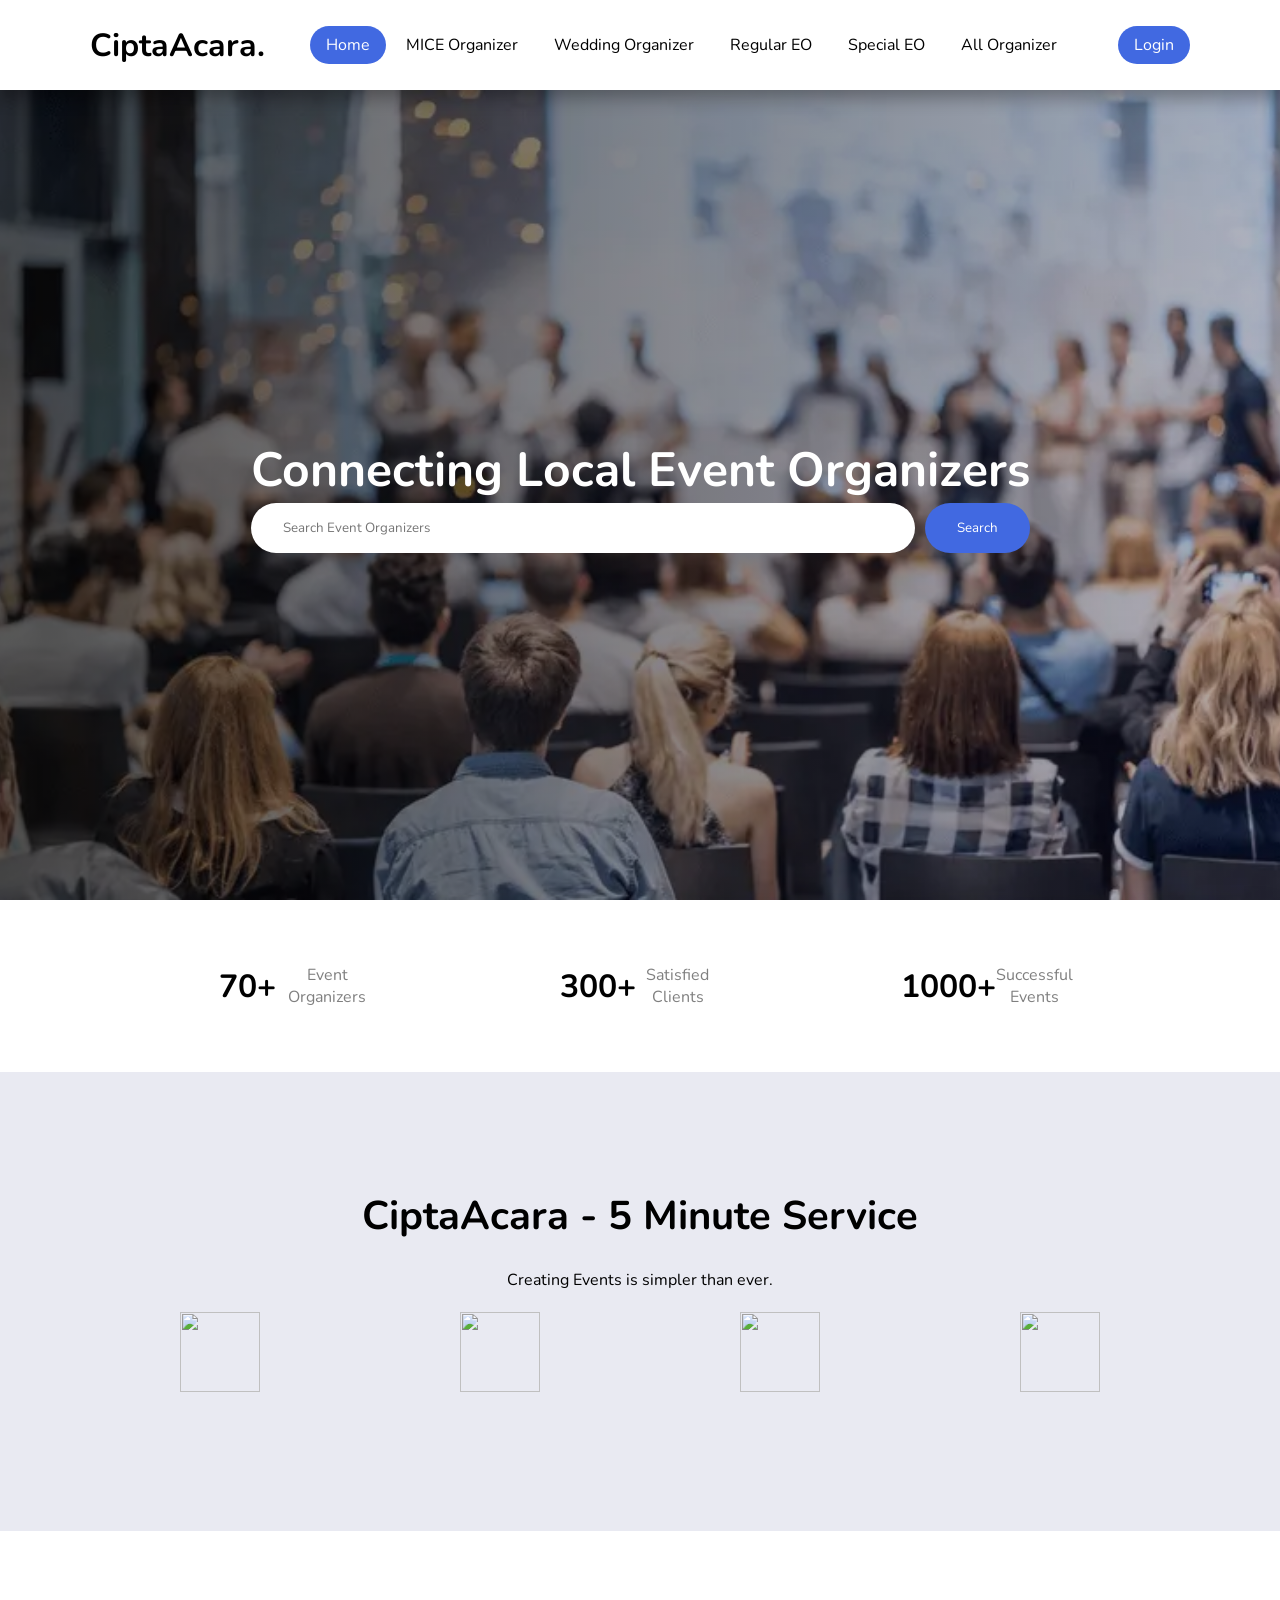
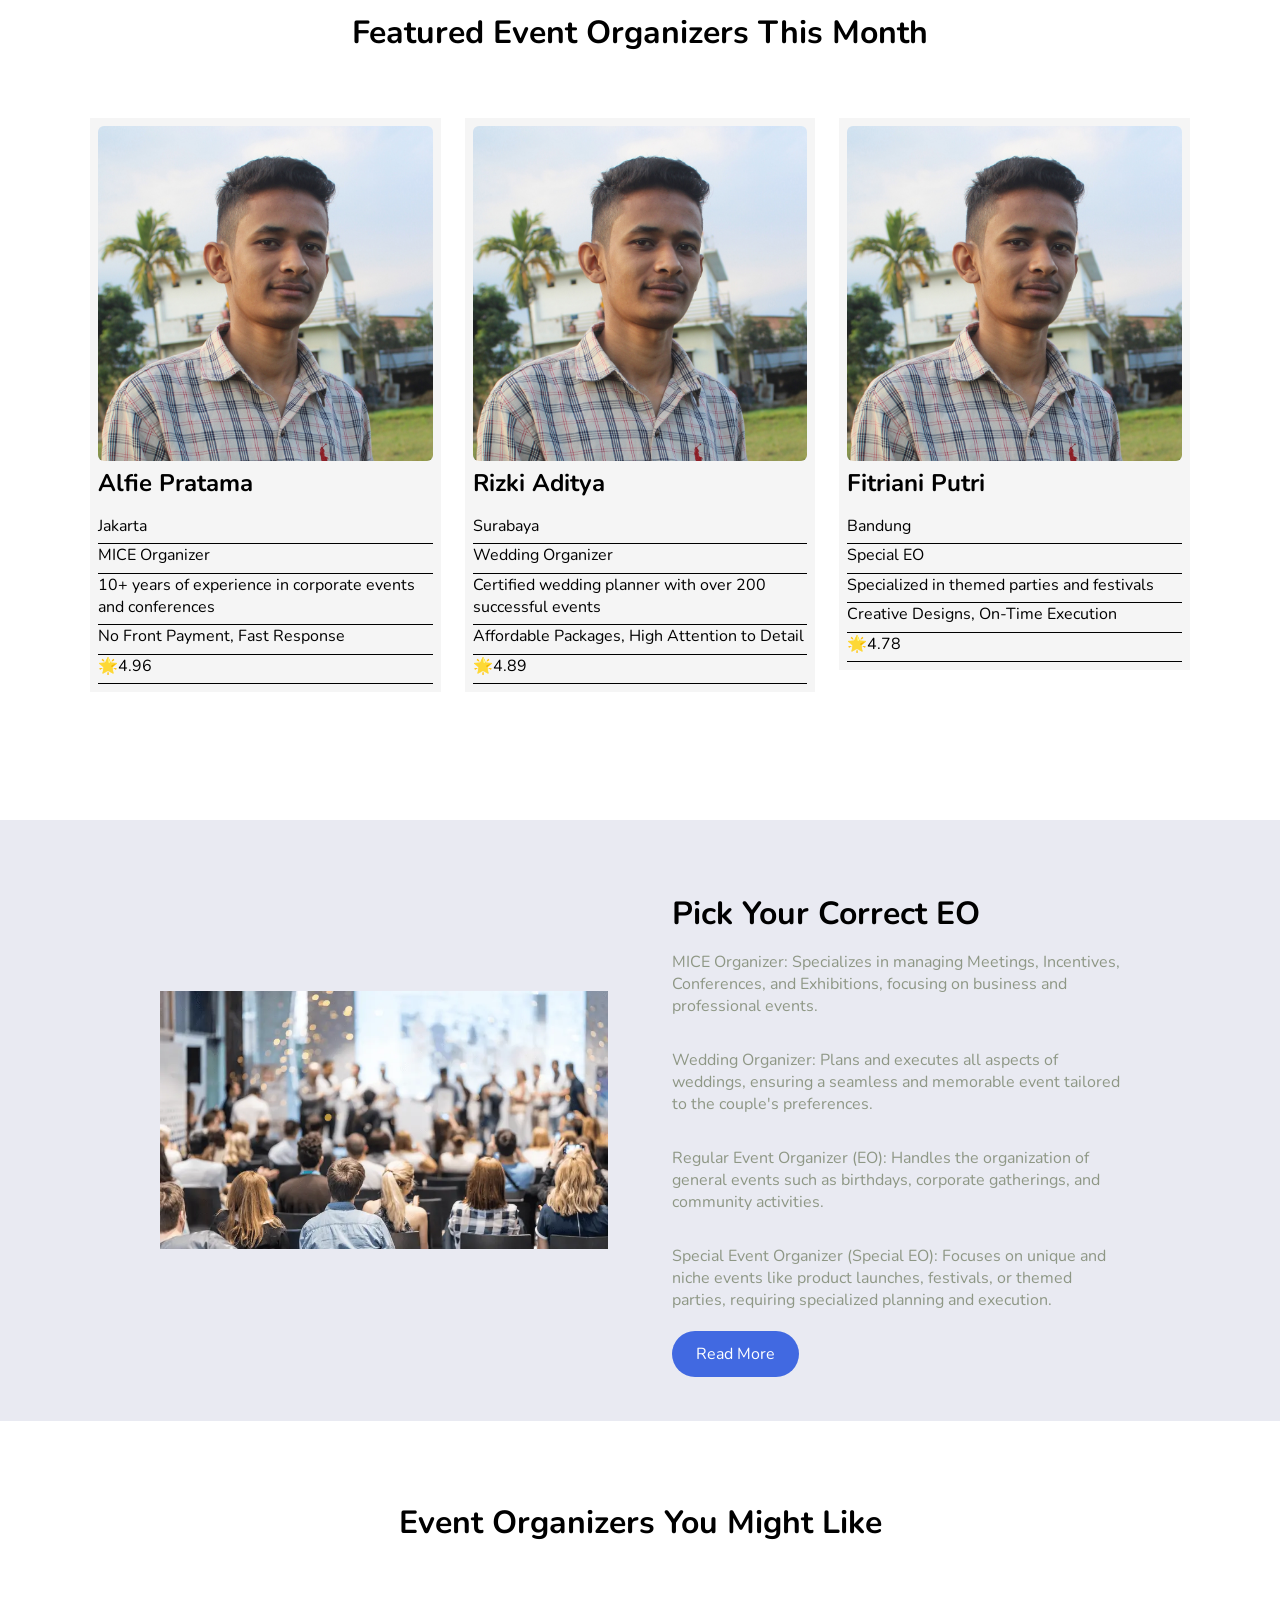
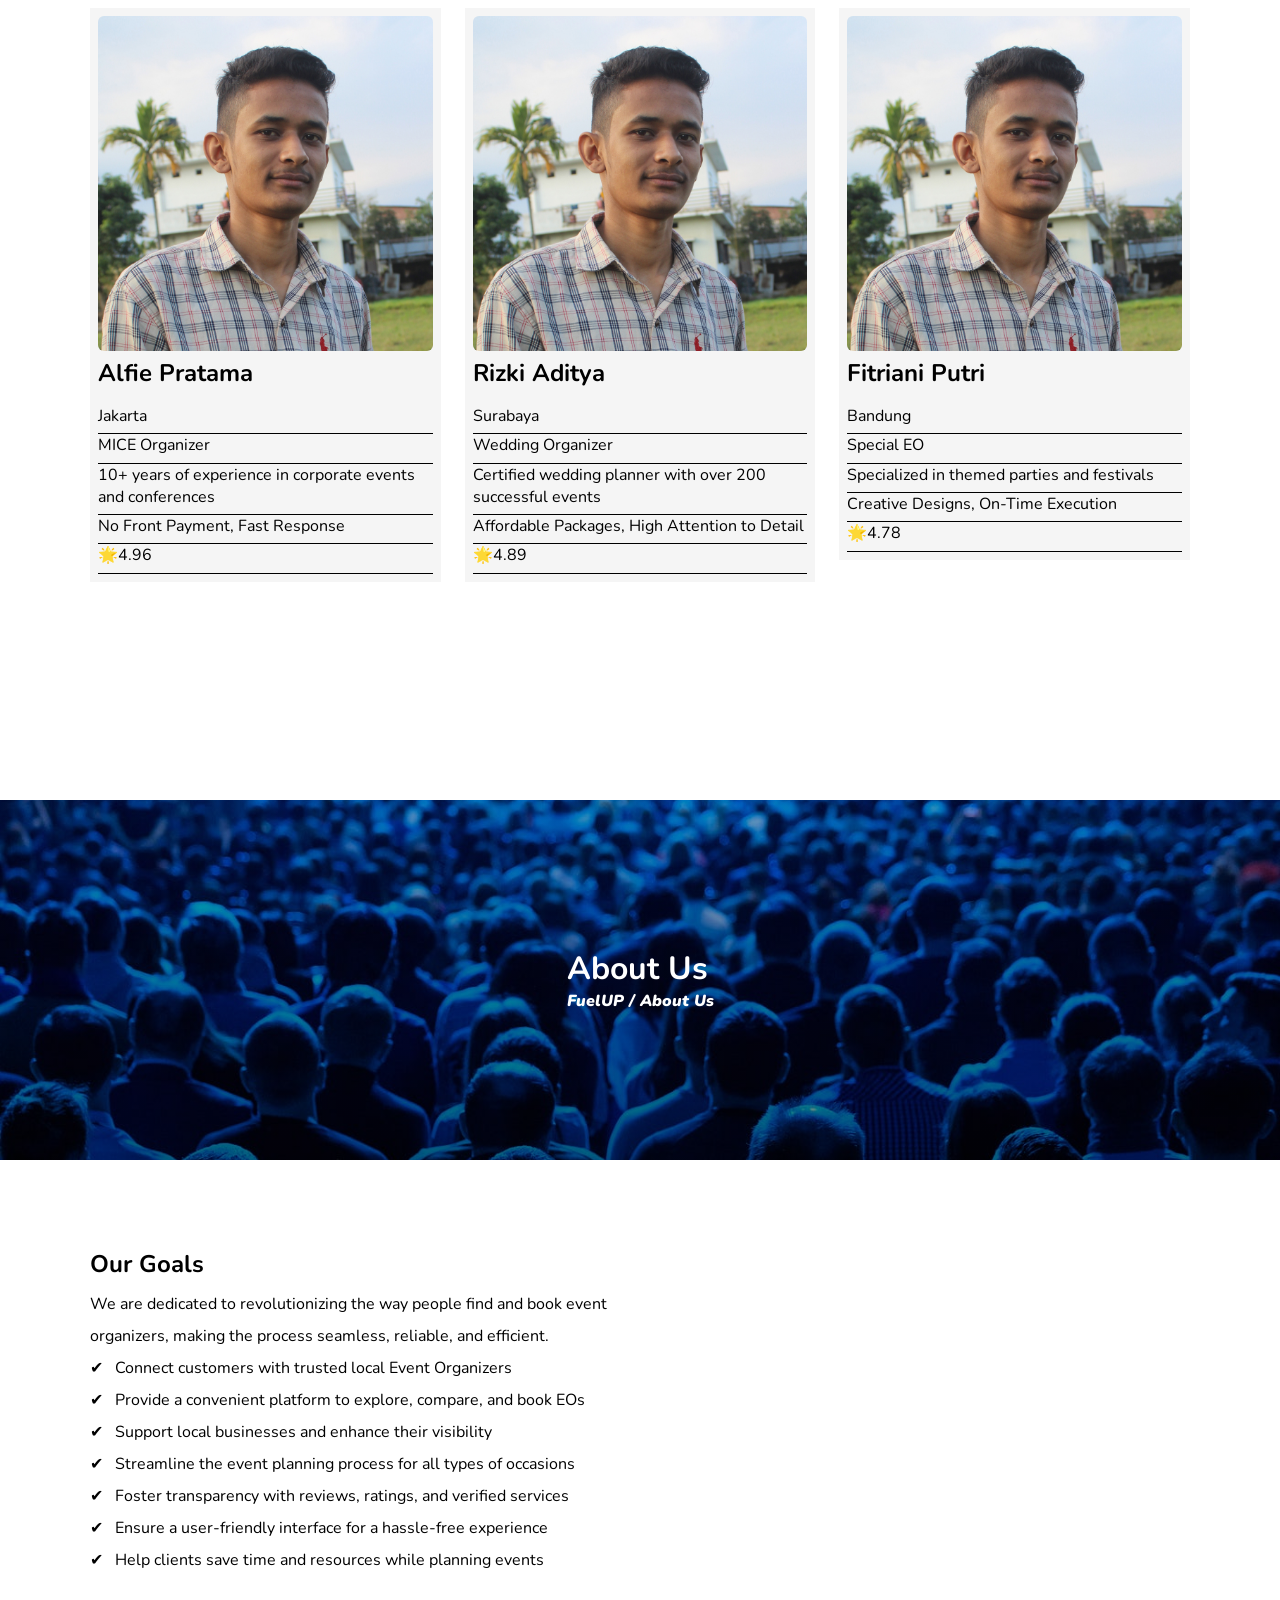
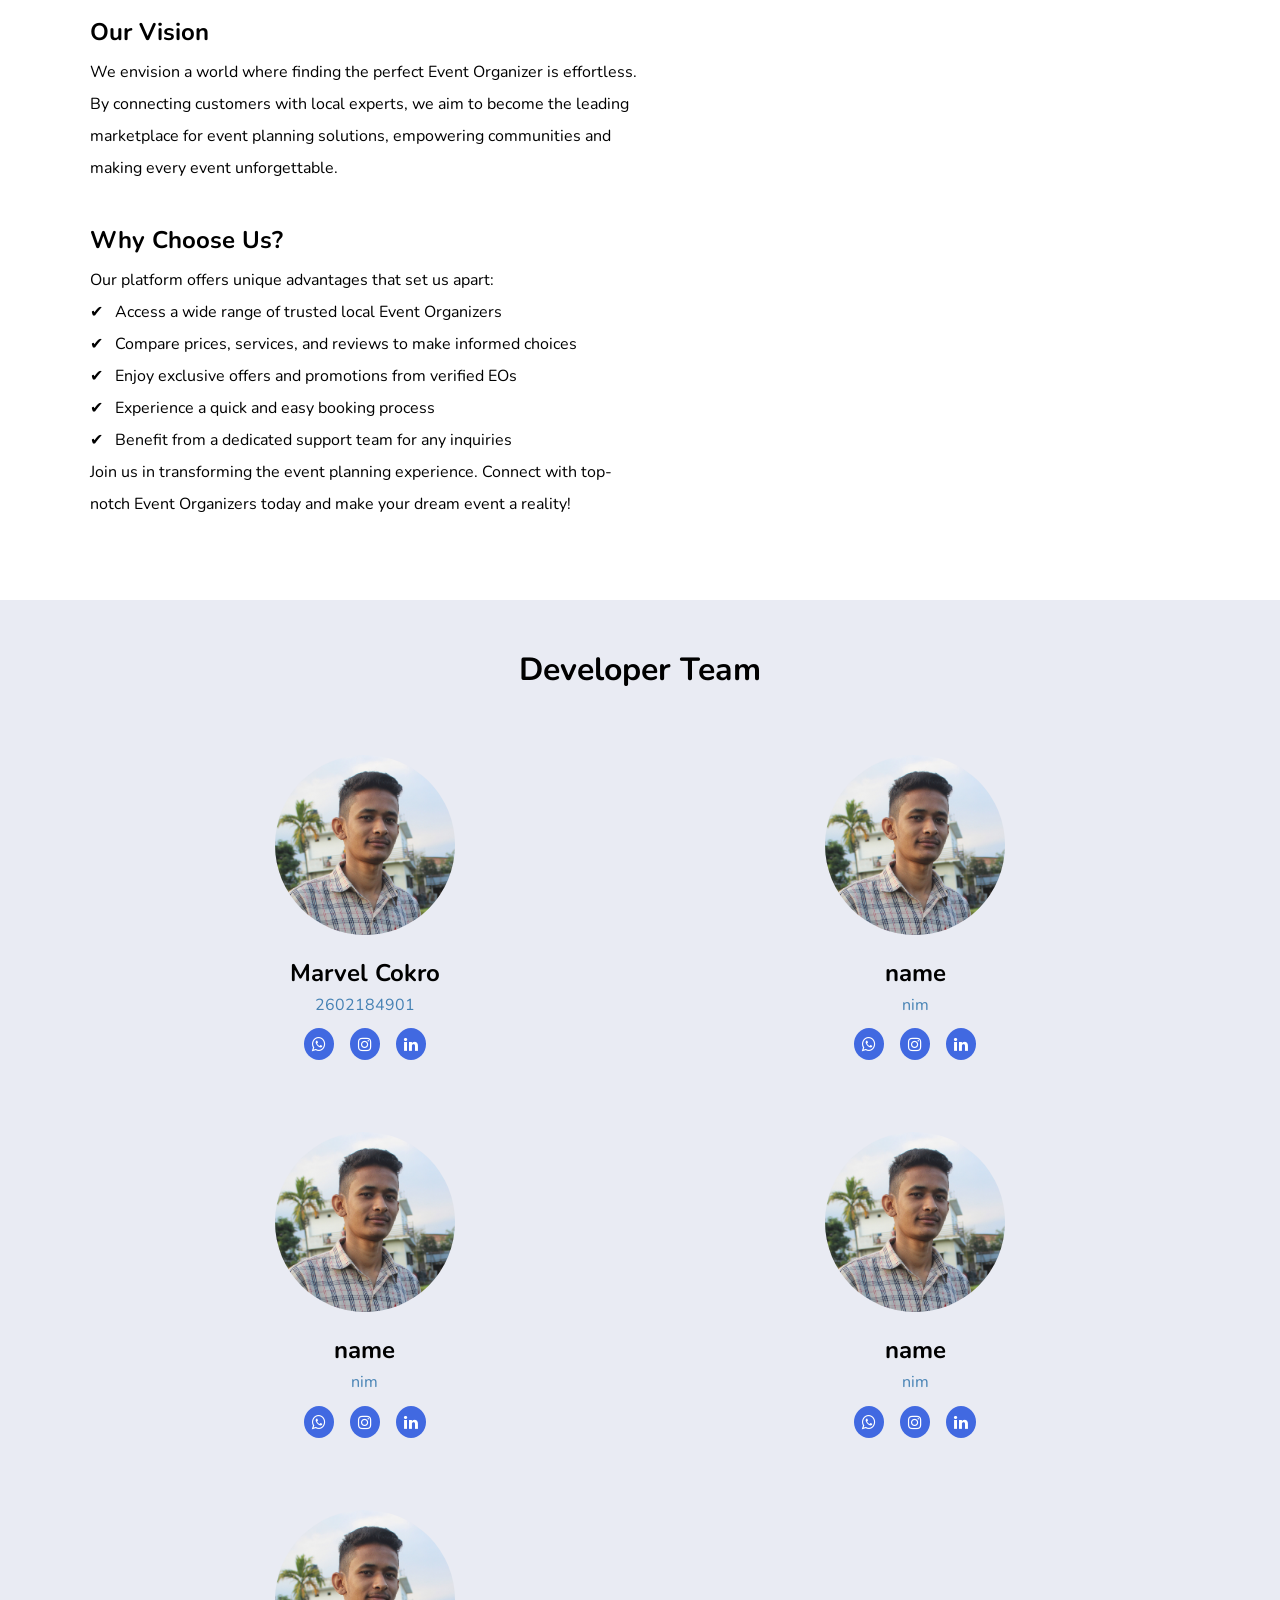
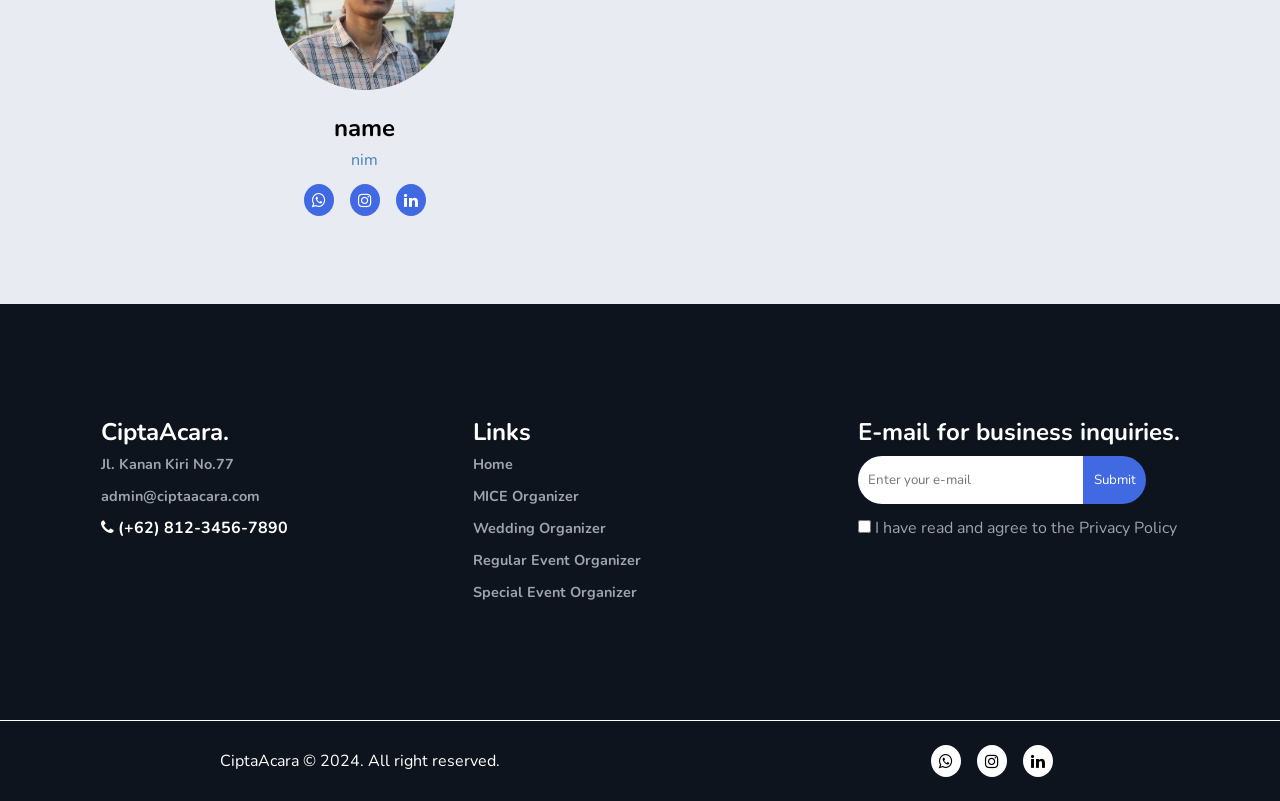
==== commit d14720df: "Adjust Code" ====
--- a/index.html
+++ b/index.html
@@ -24,6 +24,7 @@
             <a href="wedding.html">Wedding Organizer</a>
             <a href="regular.html">Regular EO</a>
             <a href="special.html">Special EO</a>
+            <a href="result.html">All Organizer</a>
         </nav>
         <div class="icons">
             <a href="login.html" class="btn">Login</a>
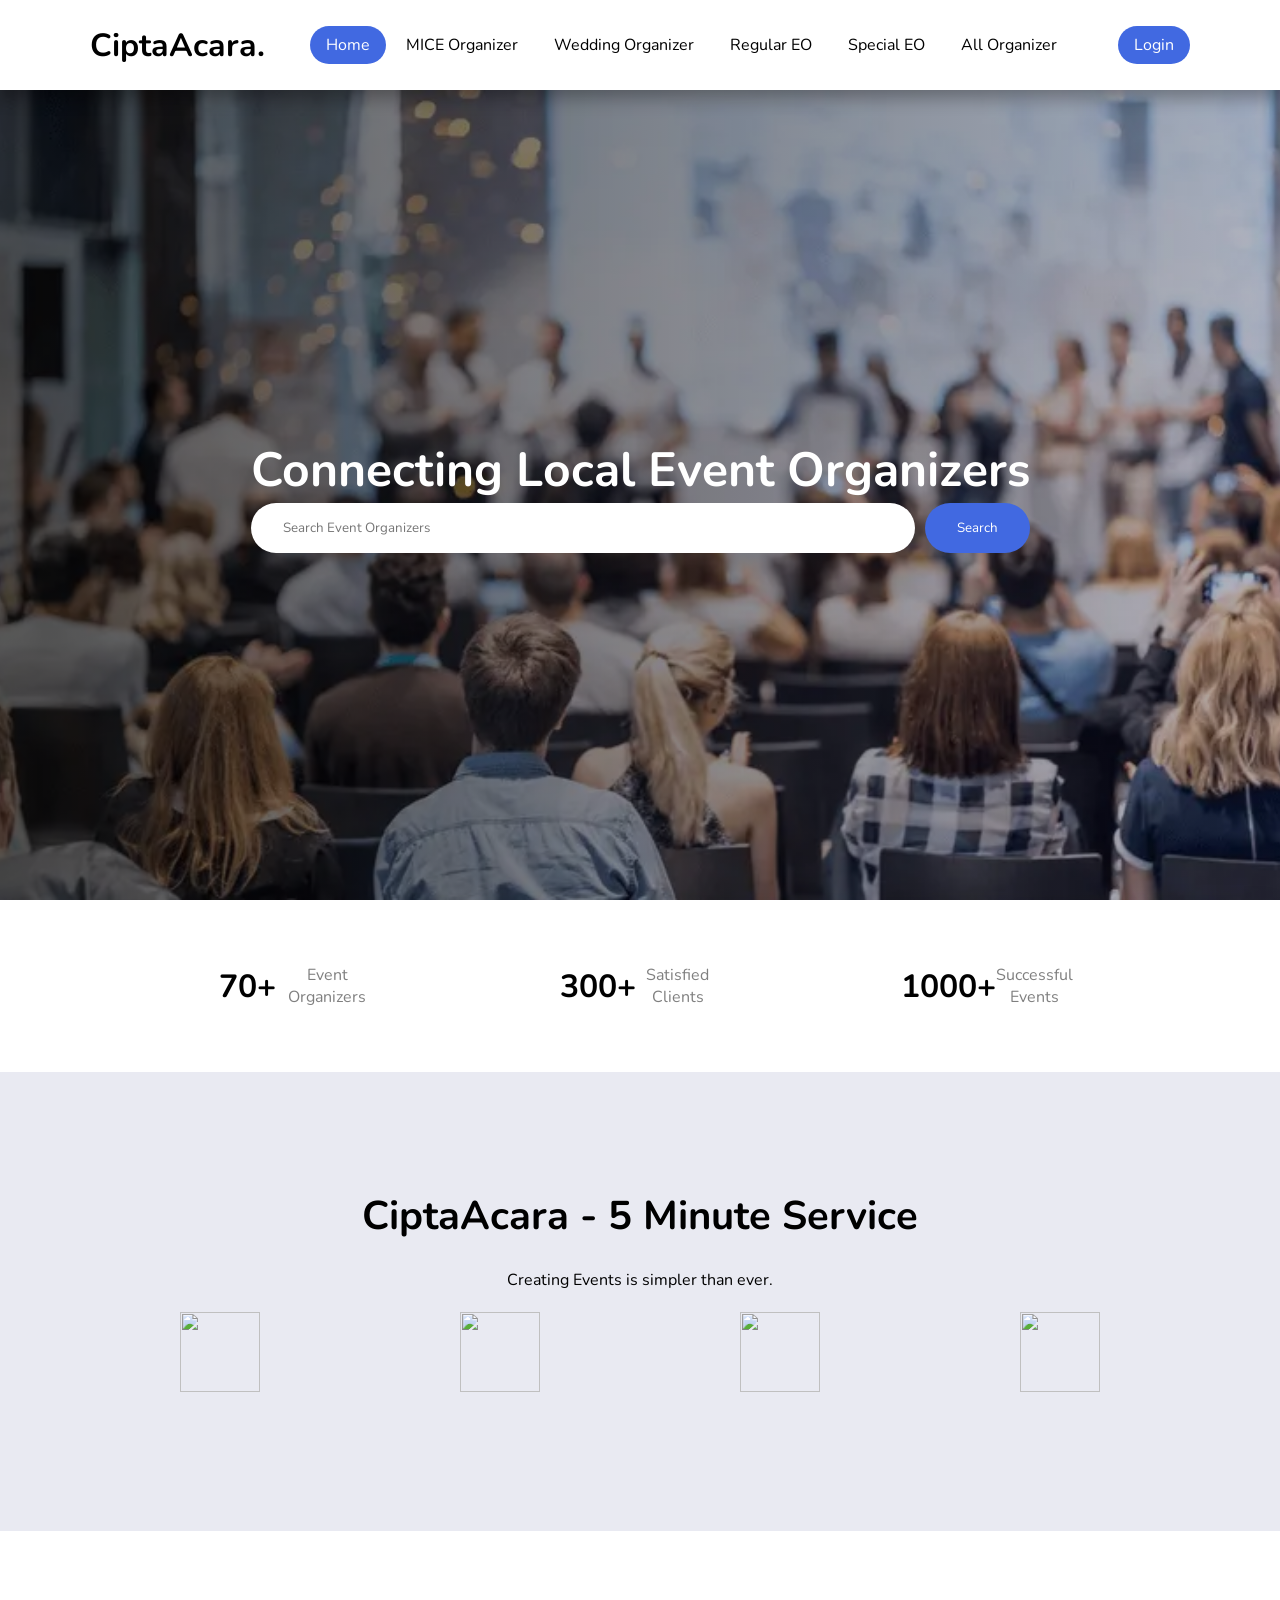
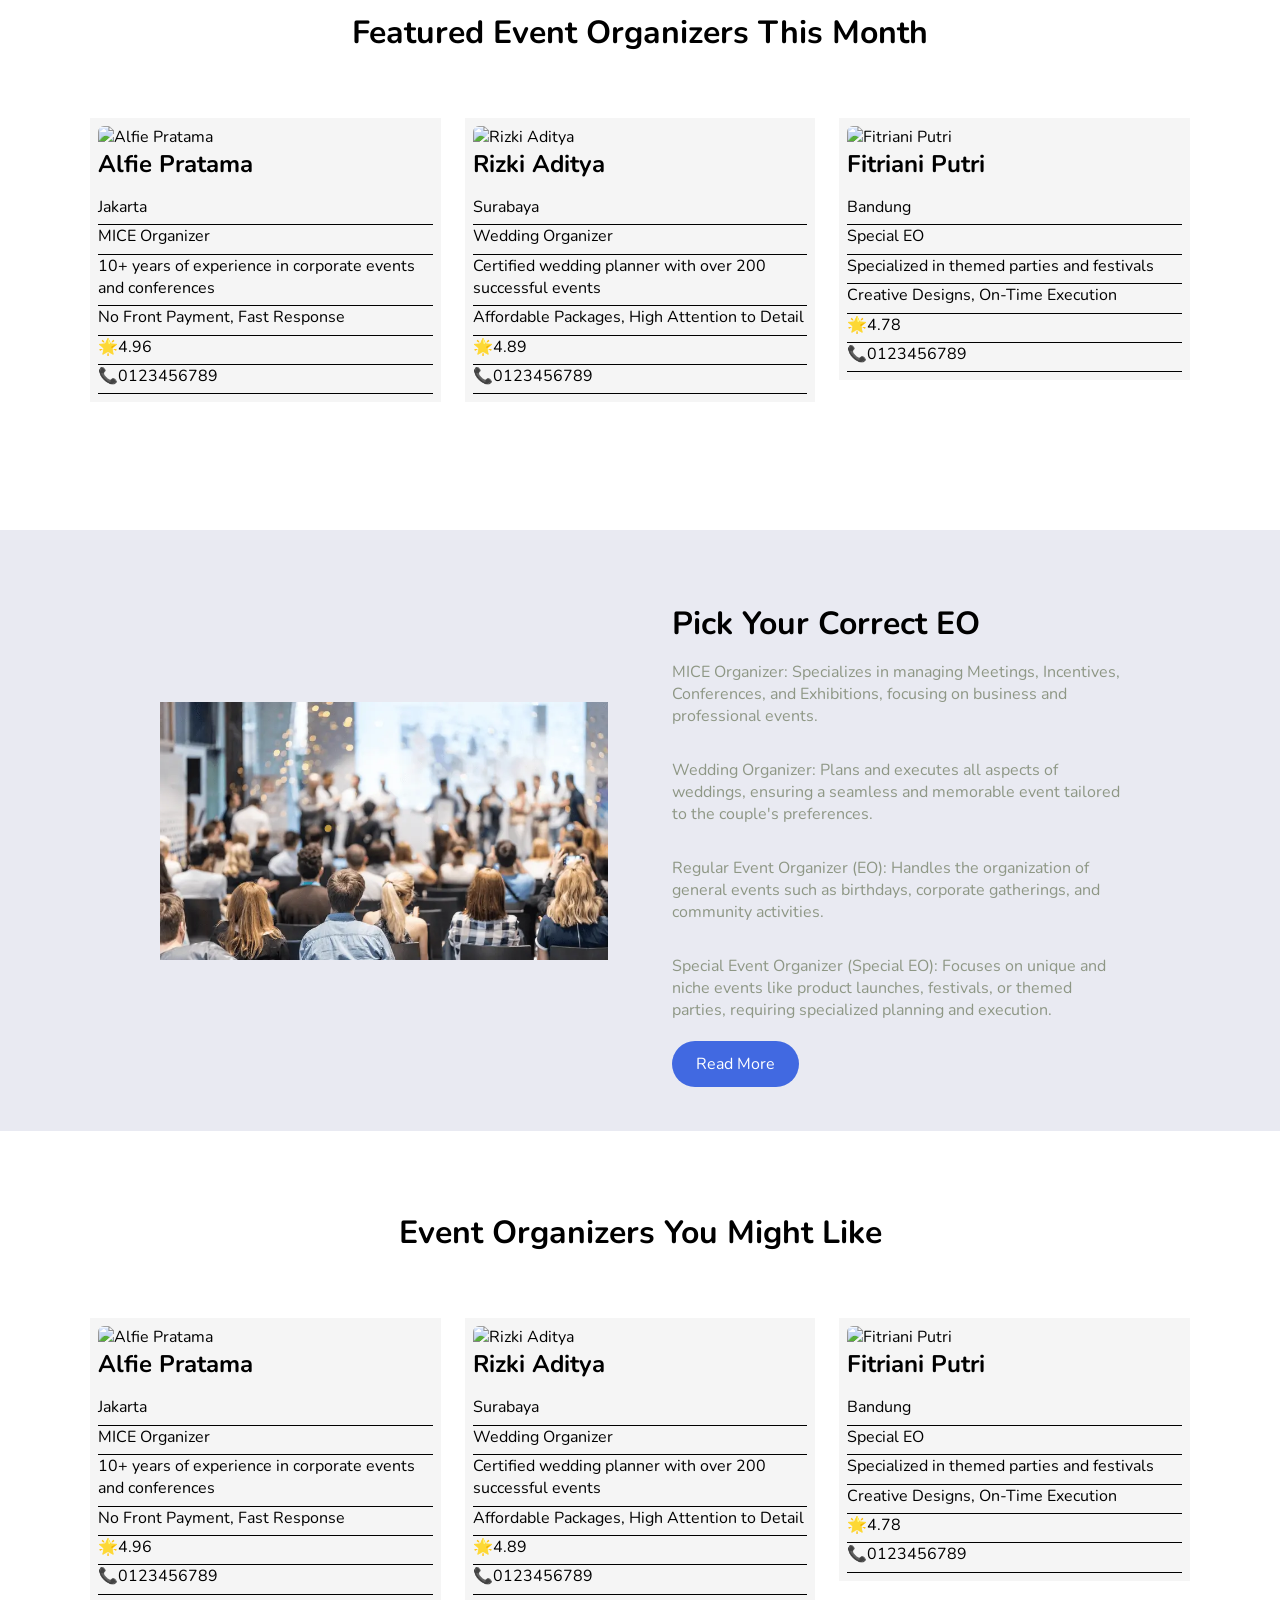
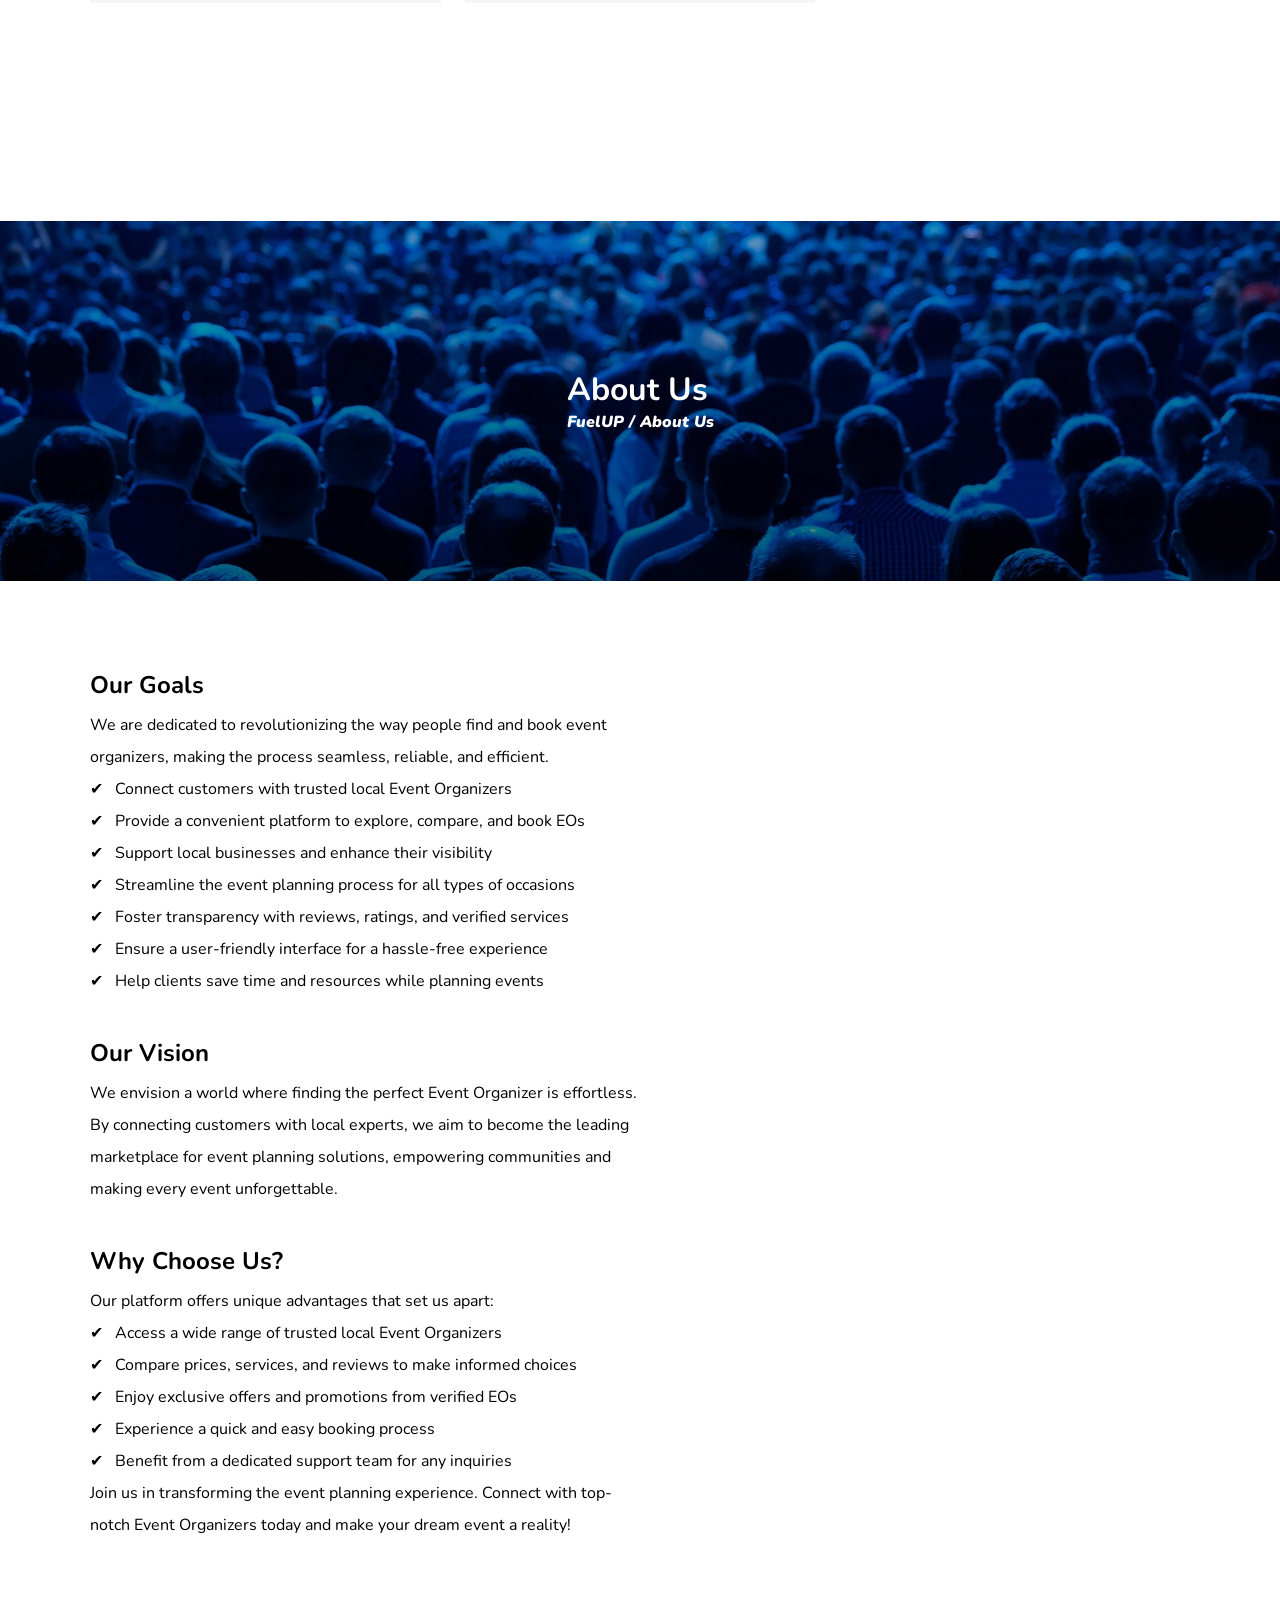
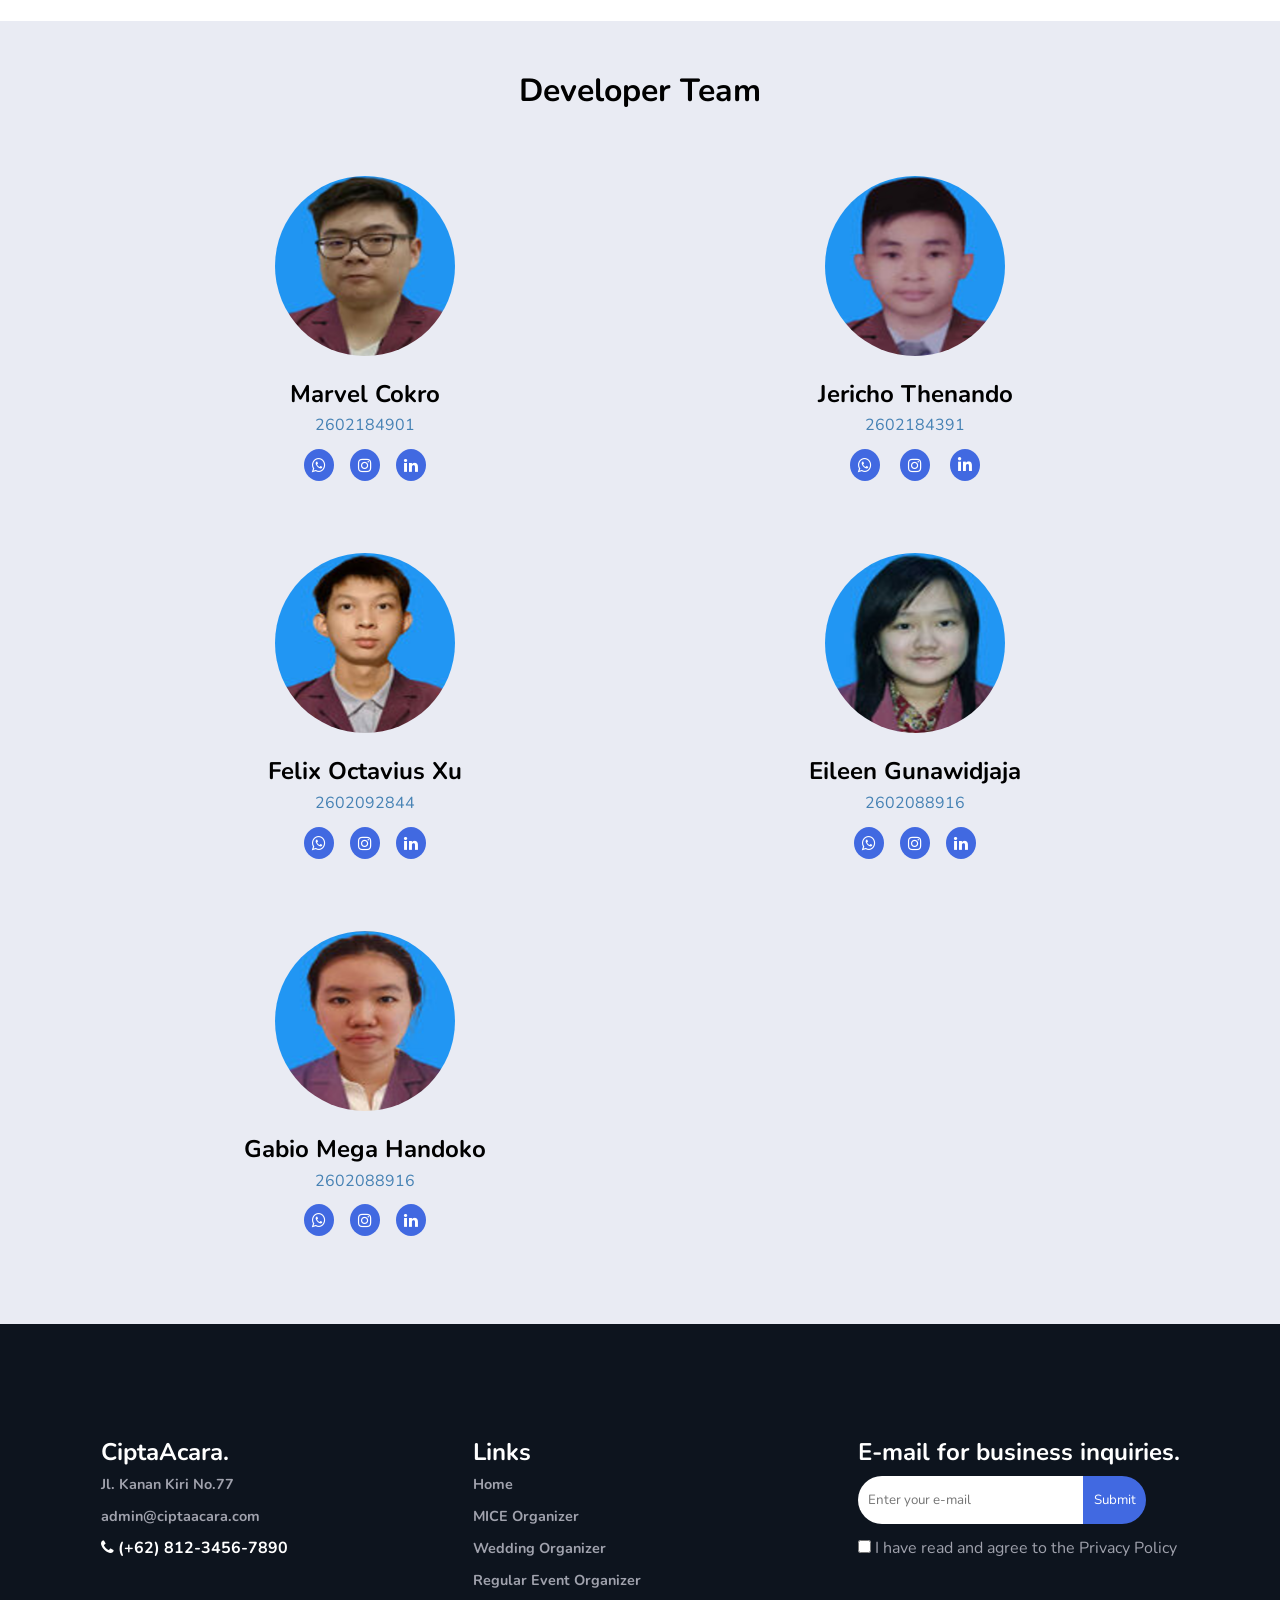
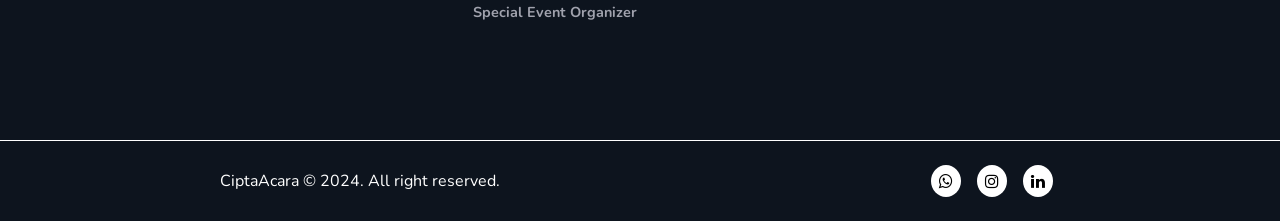
==== commit fe63c9b8: "Fix-bug-v2" ====
--- a/index.html
+++ b/index.html
@@ -157,7 +157,7 @@
         <h1>Developer Team</h1>
         <div class="member_info">
             <div class="user">
-                <img src="assets/image/profile1.jpg">
+                <img src="assets/image/marvel.png">
                 <div>
                     <h2>Marvel Cokro</h2>
                     <p>2602184901</p>
@@ -165,31 +165,39 @@
                 </div>
             </div>
             <div class="user">
-                <img src="assets/image/profile1.jpg">
-                <div>
-                    <h2>name</h2>
-                    <p>nim</p>
-                    <p></i><i class="fa fa-whatsapp"></i><i class="fa fa-instagram"></i><i class="fa fa-linkedin"></i></p>
+                <img src="assets/image/jericho.png">
+                <div>
+                    <h2>Jericho Thenando</h2>
+                    <p>2602184391</p>
+                    <p> 
+                        <i class="fa fa-whatsapp"></i>
+                        <a href="https://www.instagram.com/_nailongs/" target="_blank">
+                            <i class="fa fa-instagram"></i>
+                        </a>
+                        <a href="https://www.linkedin.com/in/jericho-thenando" target="_blank">
+                            <i class="fab fa-linkedin"></i>
+                        </a>
+                    </p>
                 </div>
             </div><div class="user">
-                <img src="assets/image/profile1.jpg">
-                <div>
-                    <h2>name</h2>
-                    <p>nim</p>
+                <img src="assets/image/felix.png">
+                <div>
+                    <h2>Felix Octavius Xu</h2>
+                    <p>2602092844</p>
                     <p></i><i class="fa fa-whatsapp"></i><i class="fa fa-instagram"></i><i class="fa fa-linkedin"></i></p>
                 </div>
             </div><div class="user">
-                <img src="assets/image/profile1.jpg">
-                <div>
-                    <h2>name</h2>
-                    <p>nim</p>
+                <img src="assets/image/eilen.png">
+                <div>
+                    <h2>Eileen Gunawidjaja</h2>
+                    <p>2602088916</p>
                     <p></i><i class="fa fa-whatsapp"></i><i class="fa fa-instagram"></i><i class="fa fa-linkedin"></i></p>
                 </div>
             </div><div class="user">
-                <img src="assets/image/profile1.jpg">
-                <div>
-                    <h2>name</h2>
-                    <p>nim</p>
+                <img src="assets/image/gabio.png">
+                <div>
+                    <h2>Gabio Mega Handoko</h2>
+                    <p>2602088916</p>
                     <p></i><i class="fa fa-whatsapp"></i><i class="fa fa-instagram"></i><i class="fa fa-linkedin"></i></p>
                 </div>
             </div>
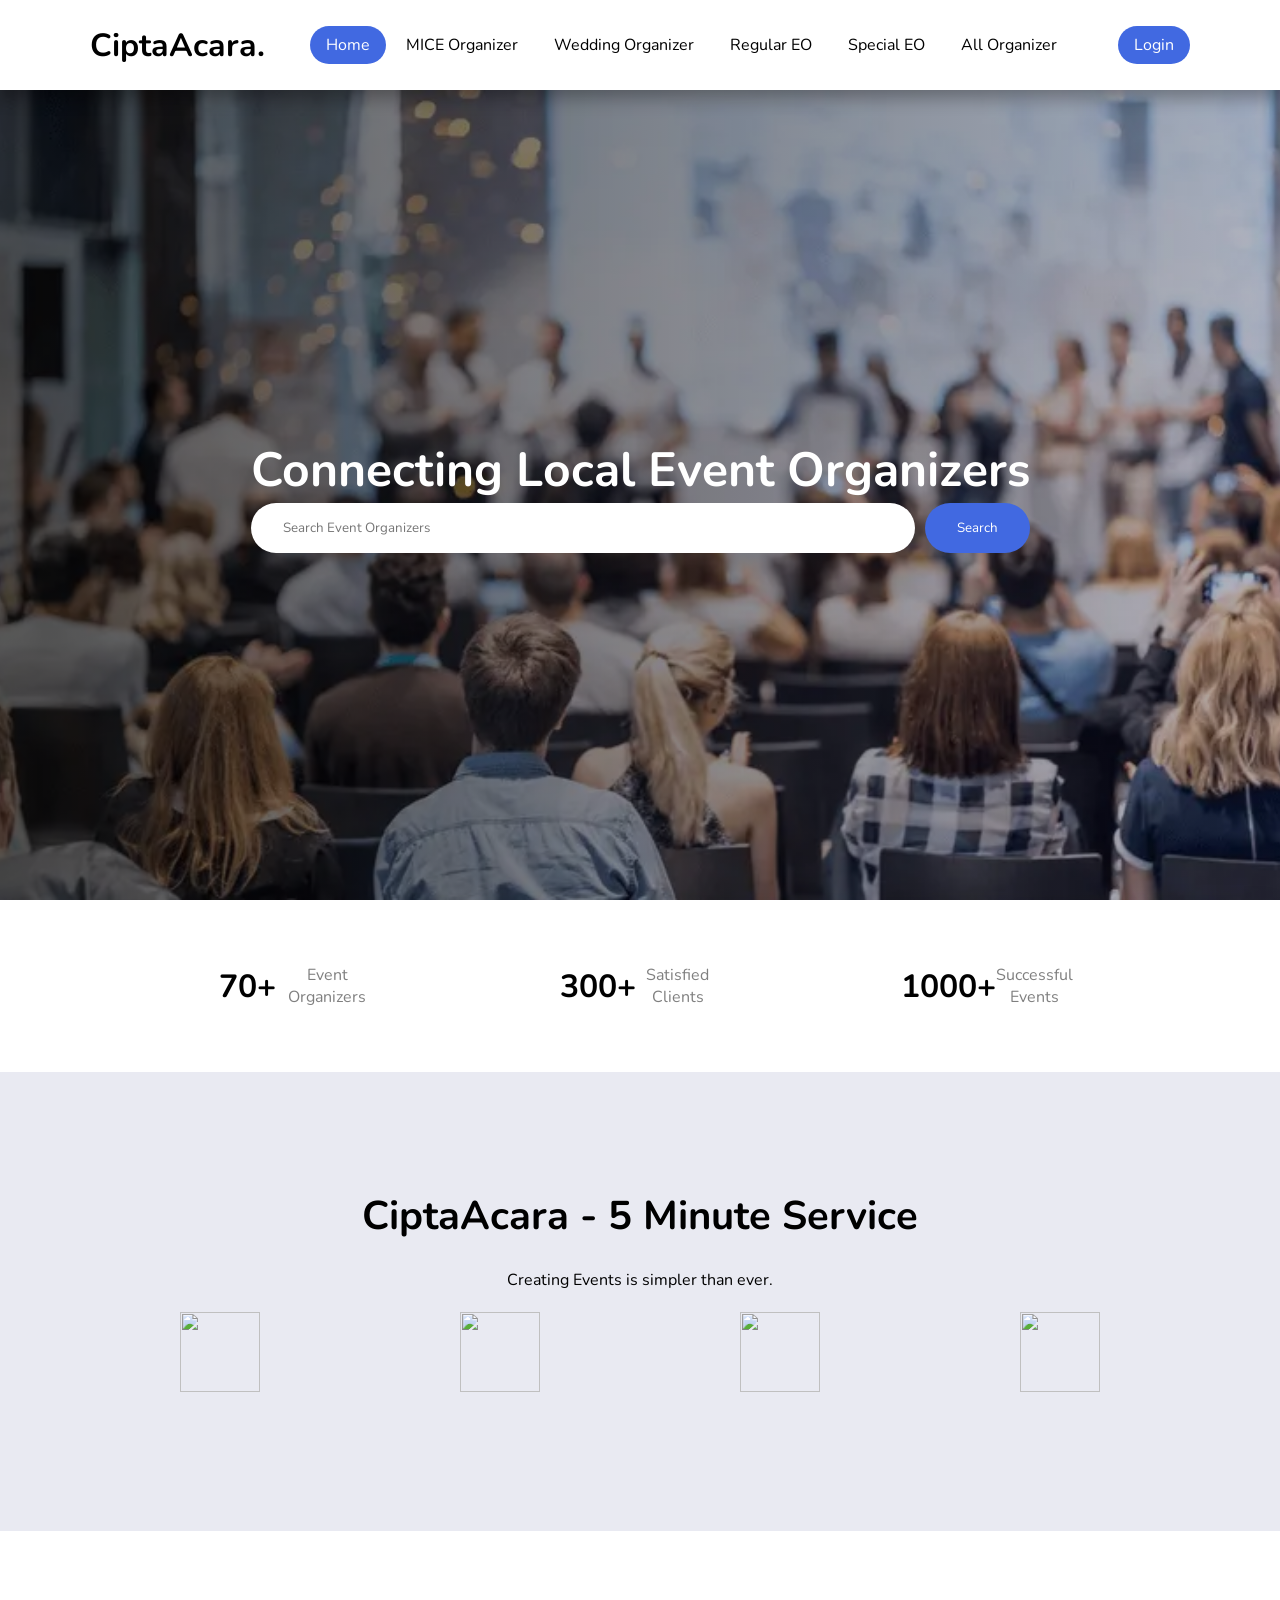
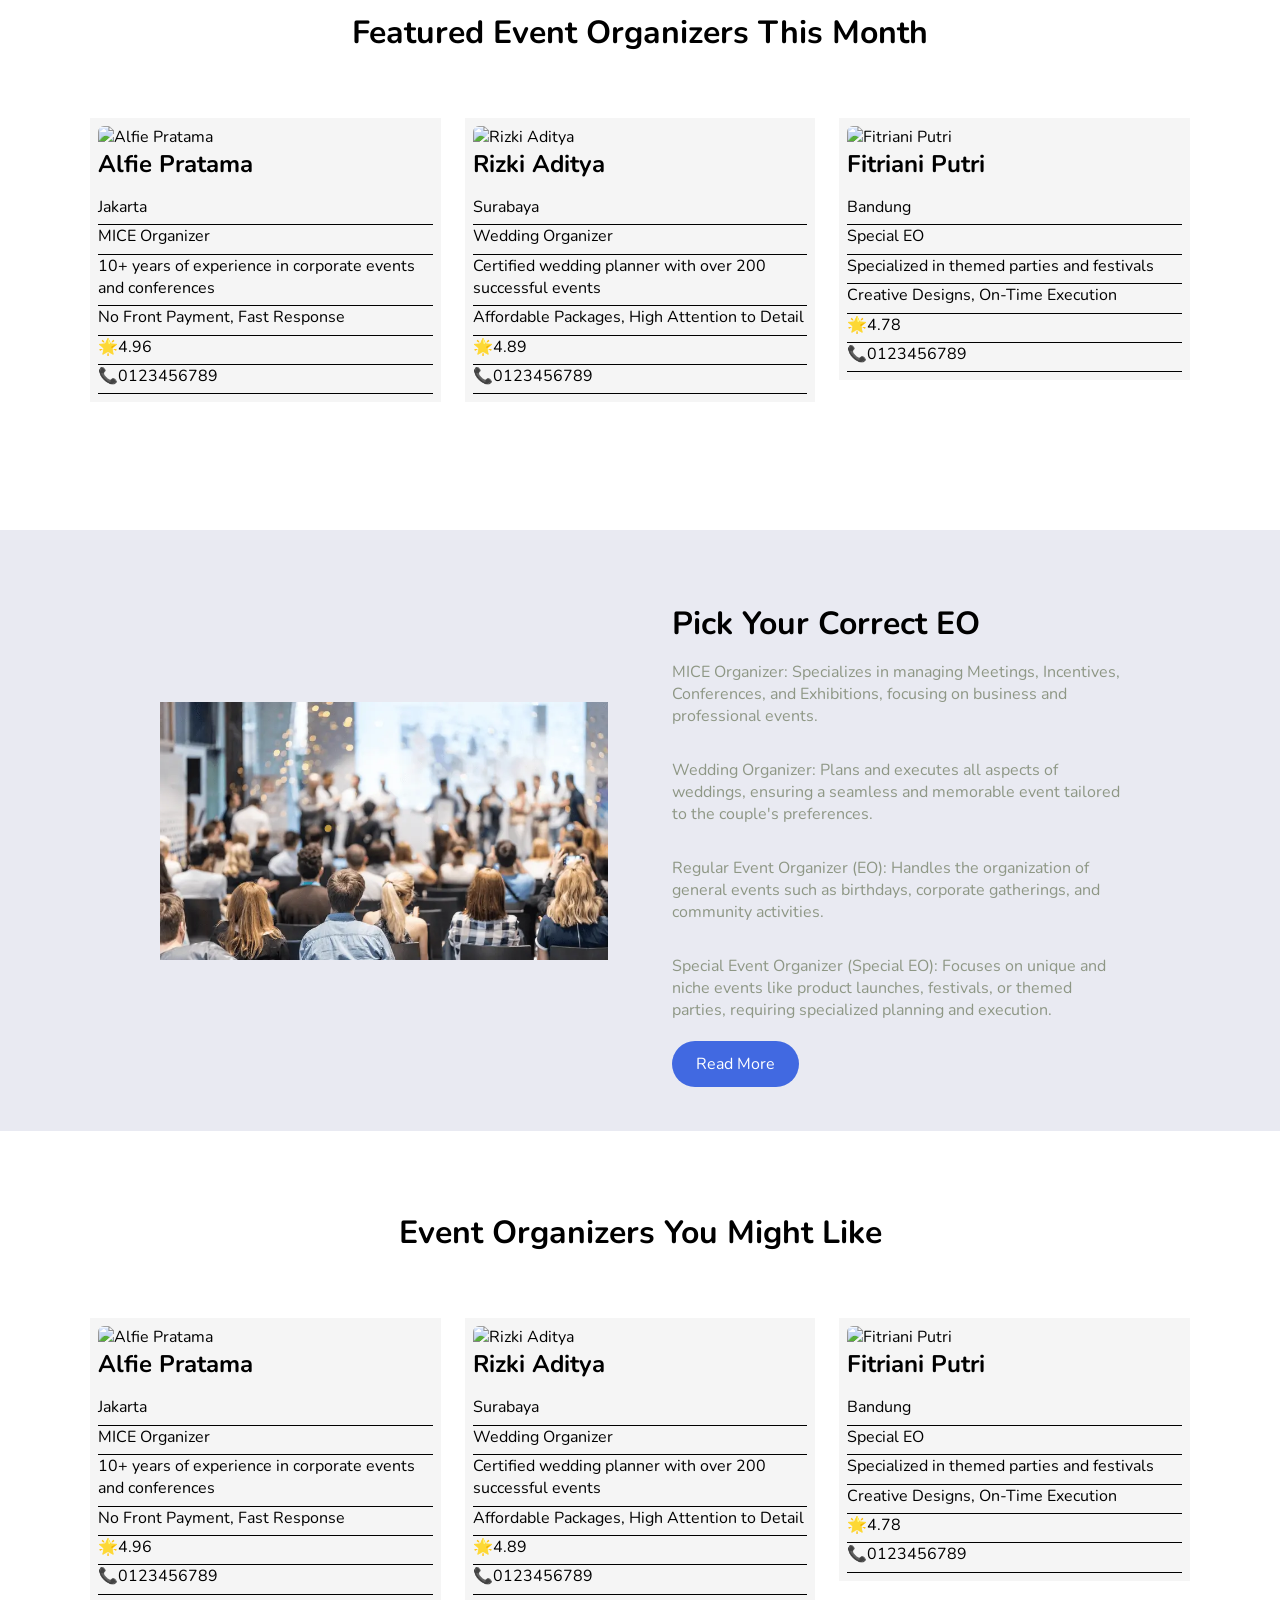
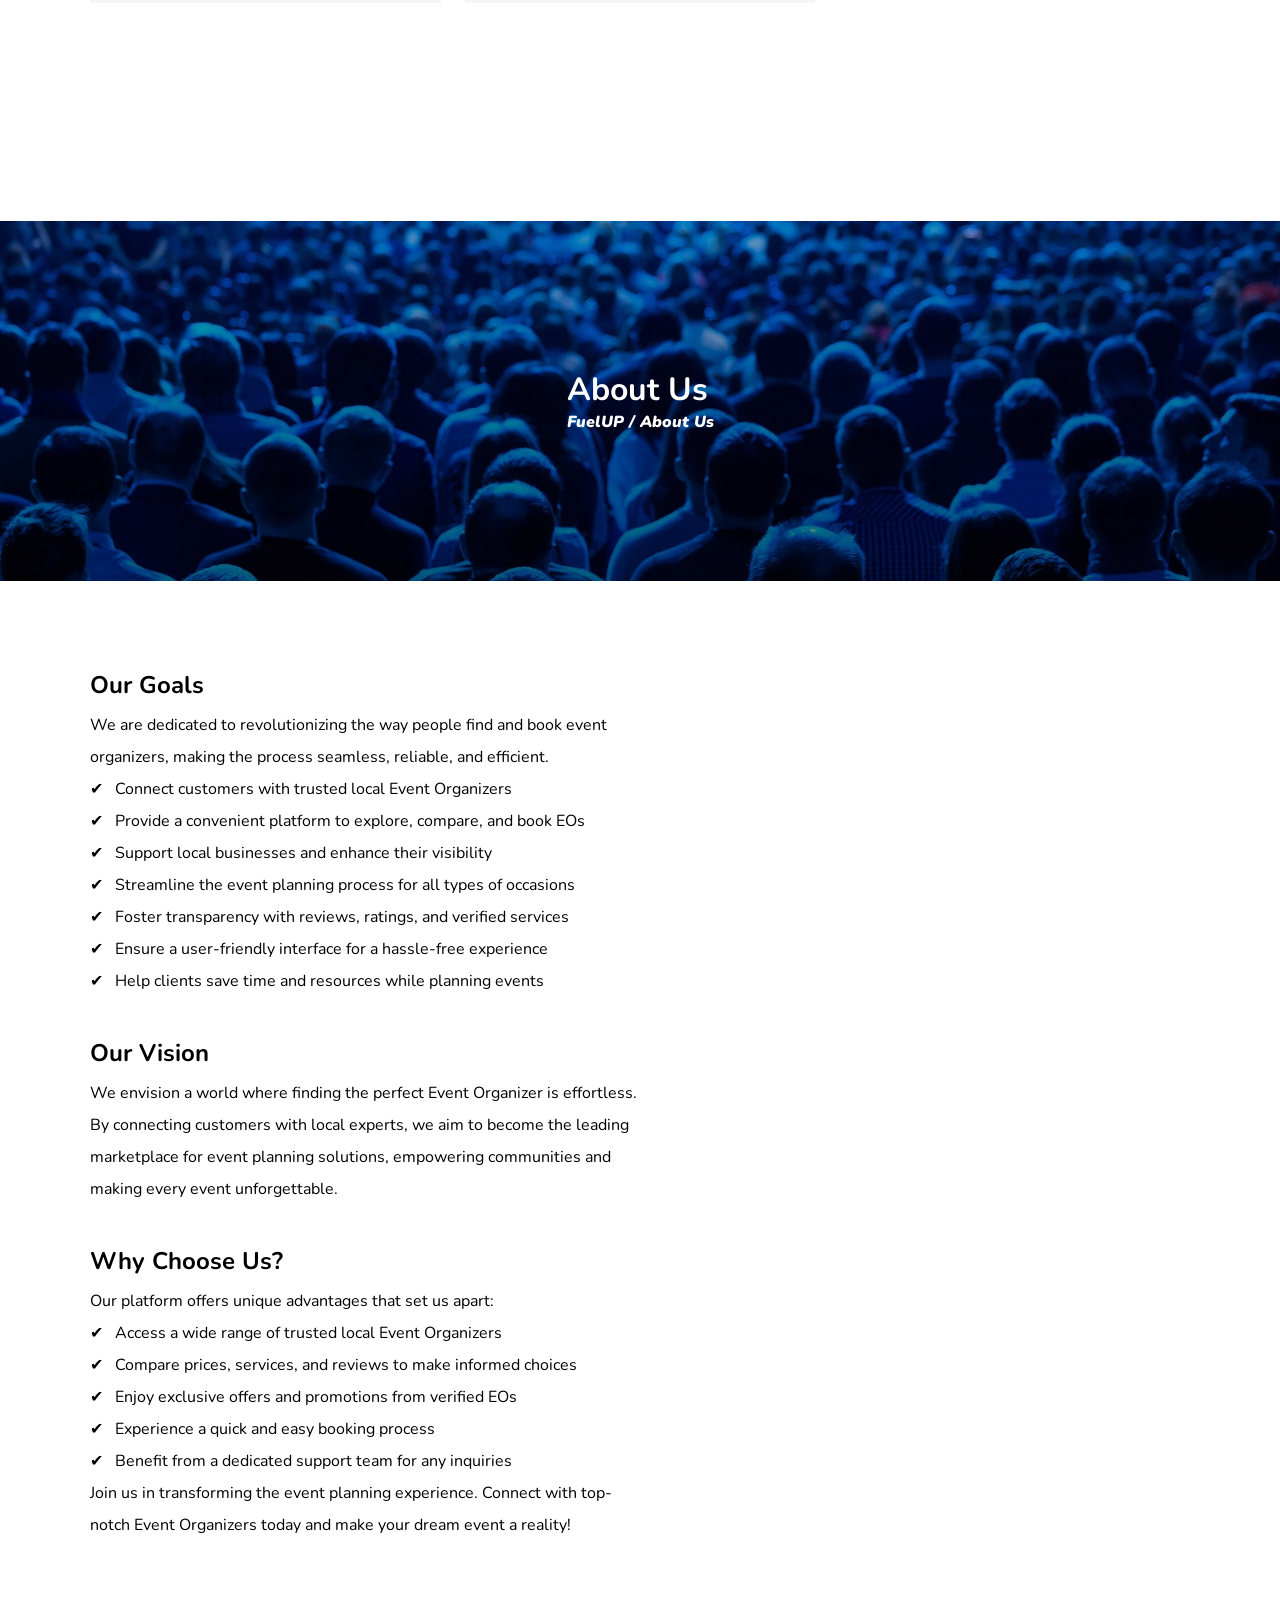
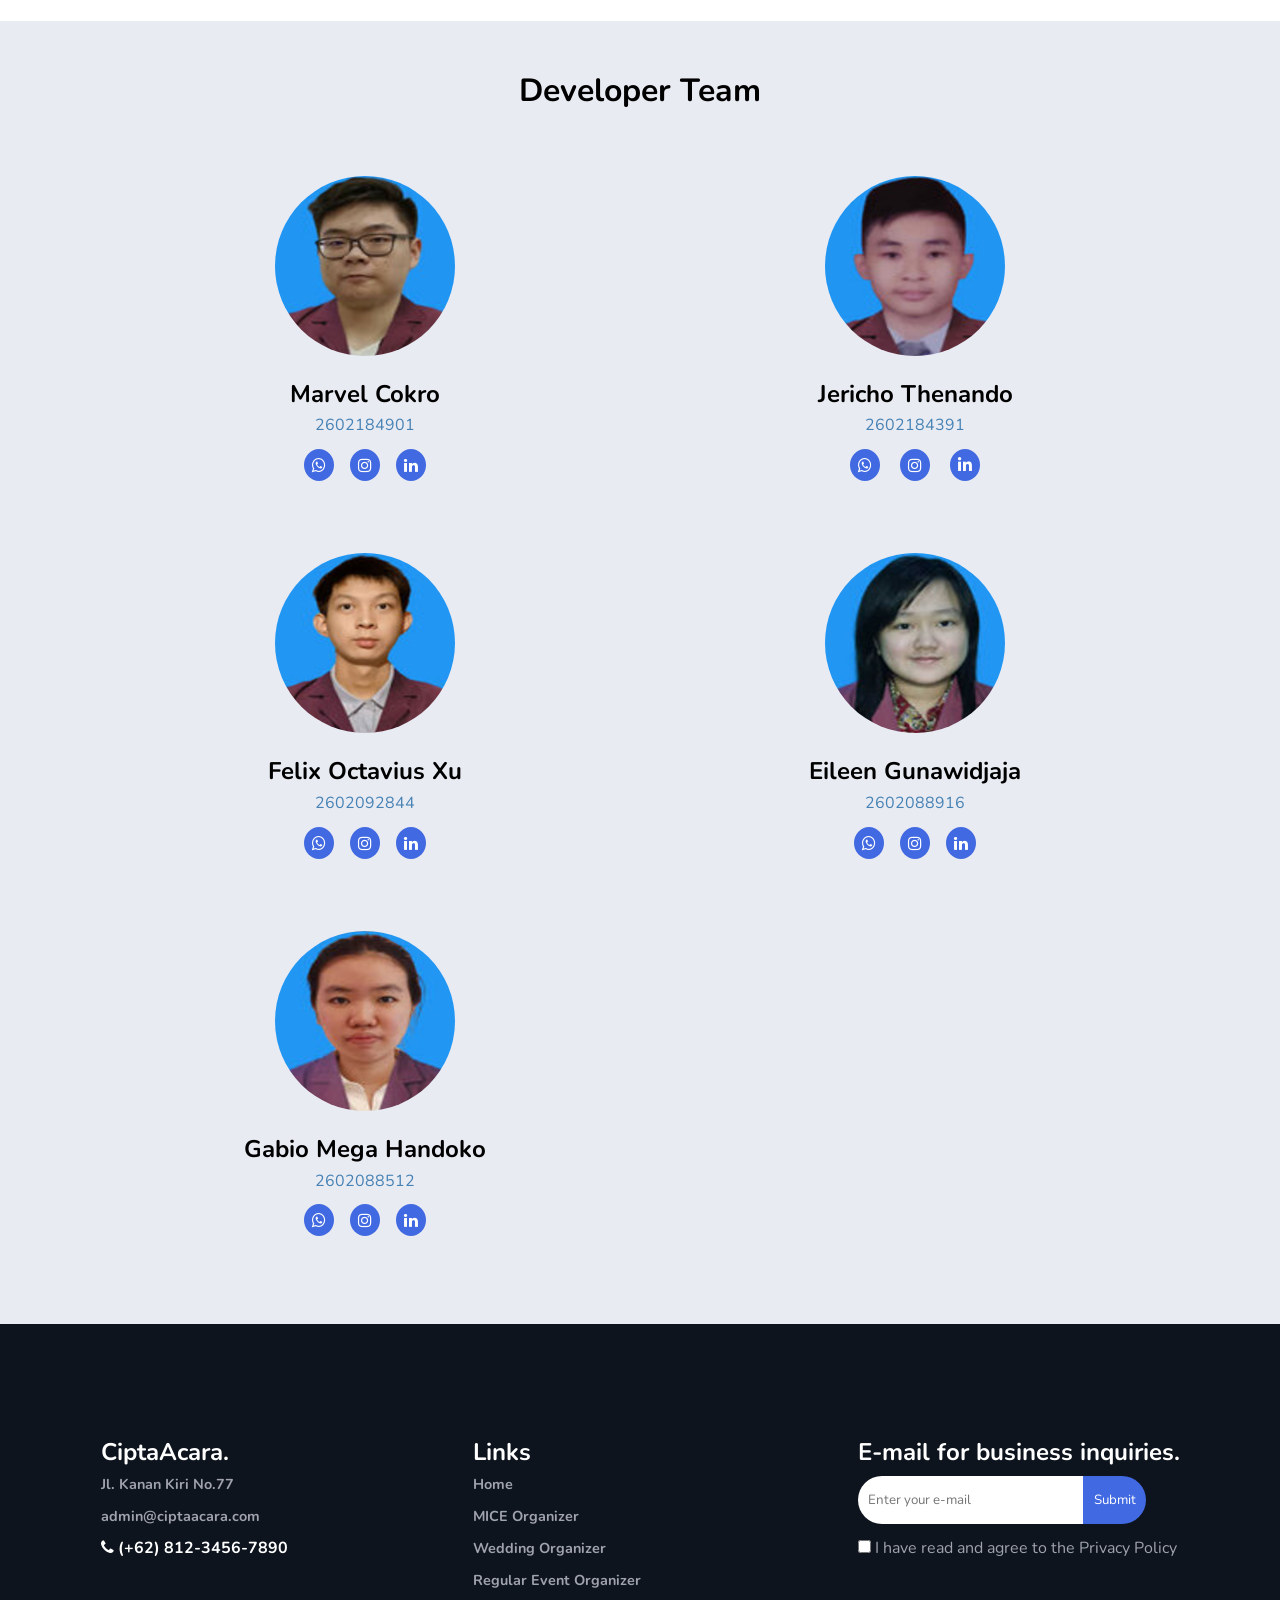
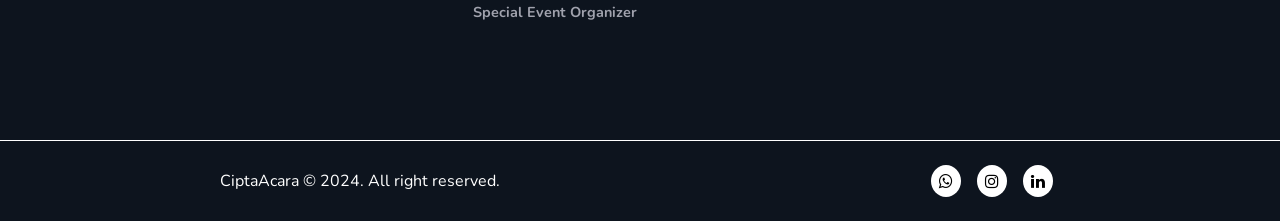
==== commit e45053b9: "little change on NIM" ====
--- a/index.html
+++ b/index.html
@@ -197,7 +197,7 @@
                 <img src="assets/image/gabio.png">
                 <div>
                     <h2>Gabio Mega Handoko</h2>
-                    <p>2602088916</p>
+                    <p>2602088512</p>
                     <p></i><i class="fa fa-whatsapp"></i><i class="fa fa-instagram"></i><i class="fa fa-linkedin"></i></p>
                 </div>
             </div>
